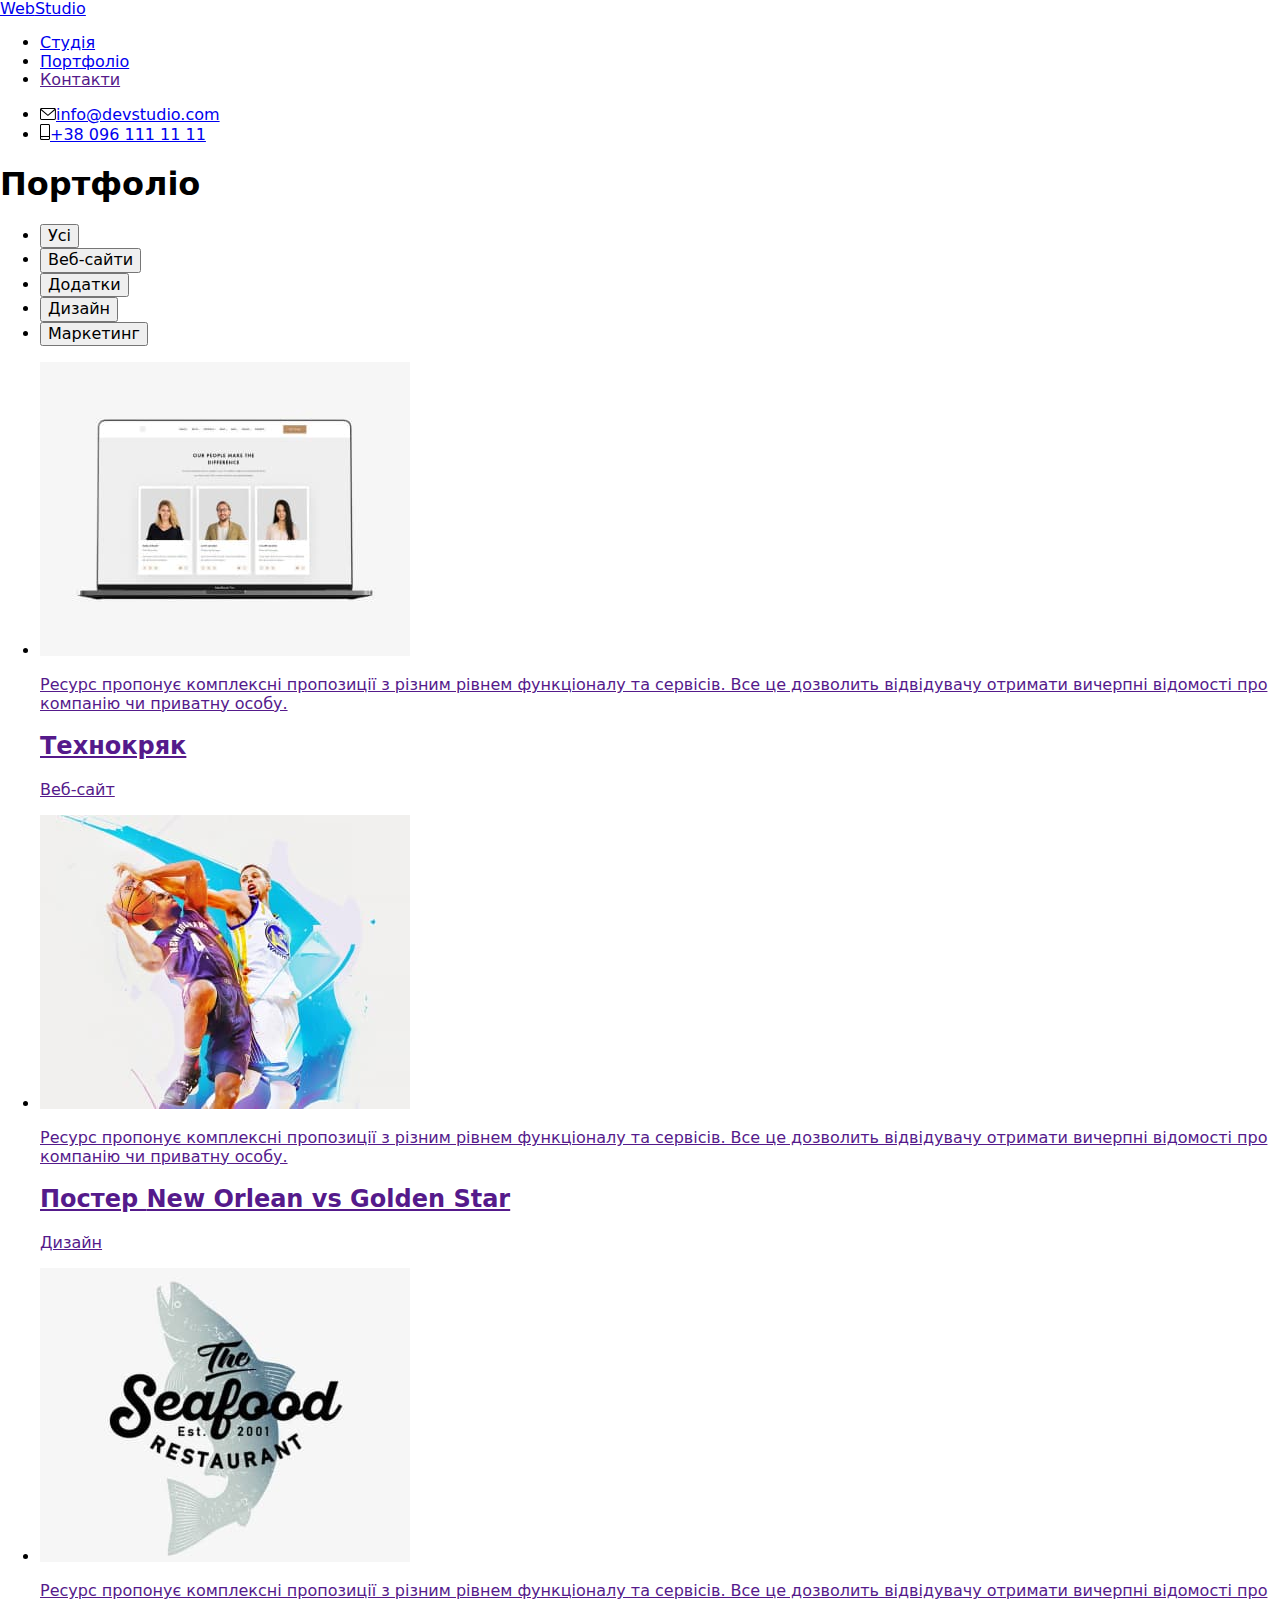
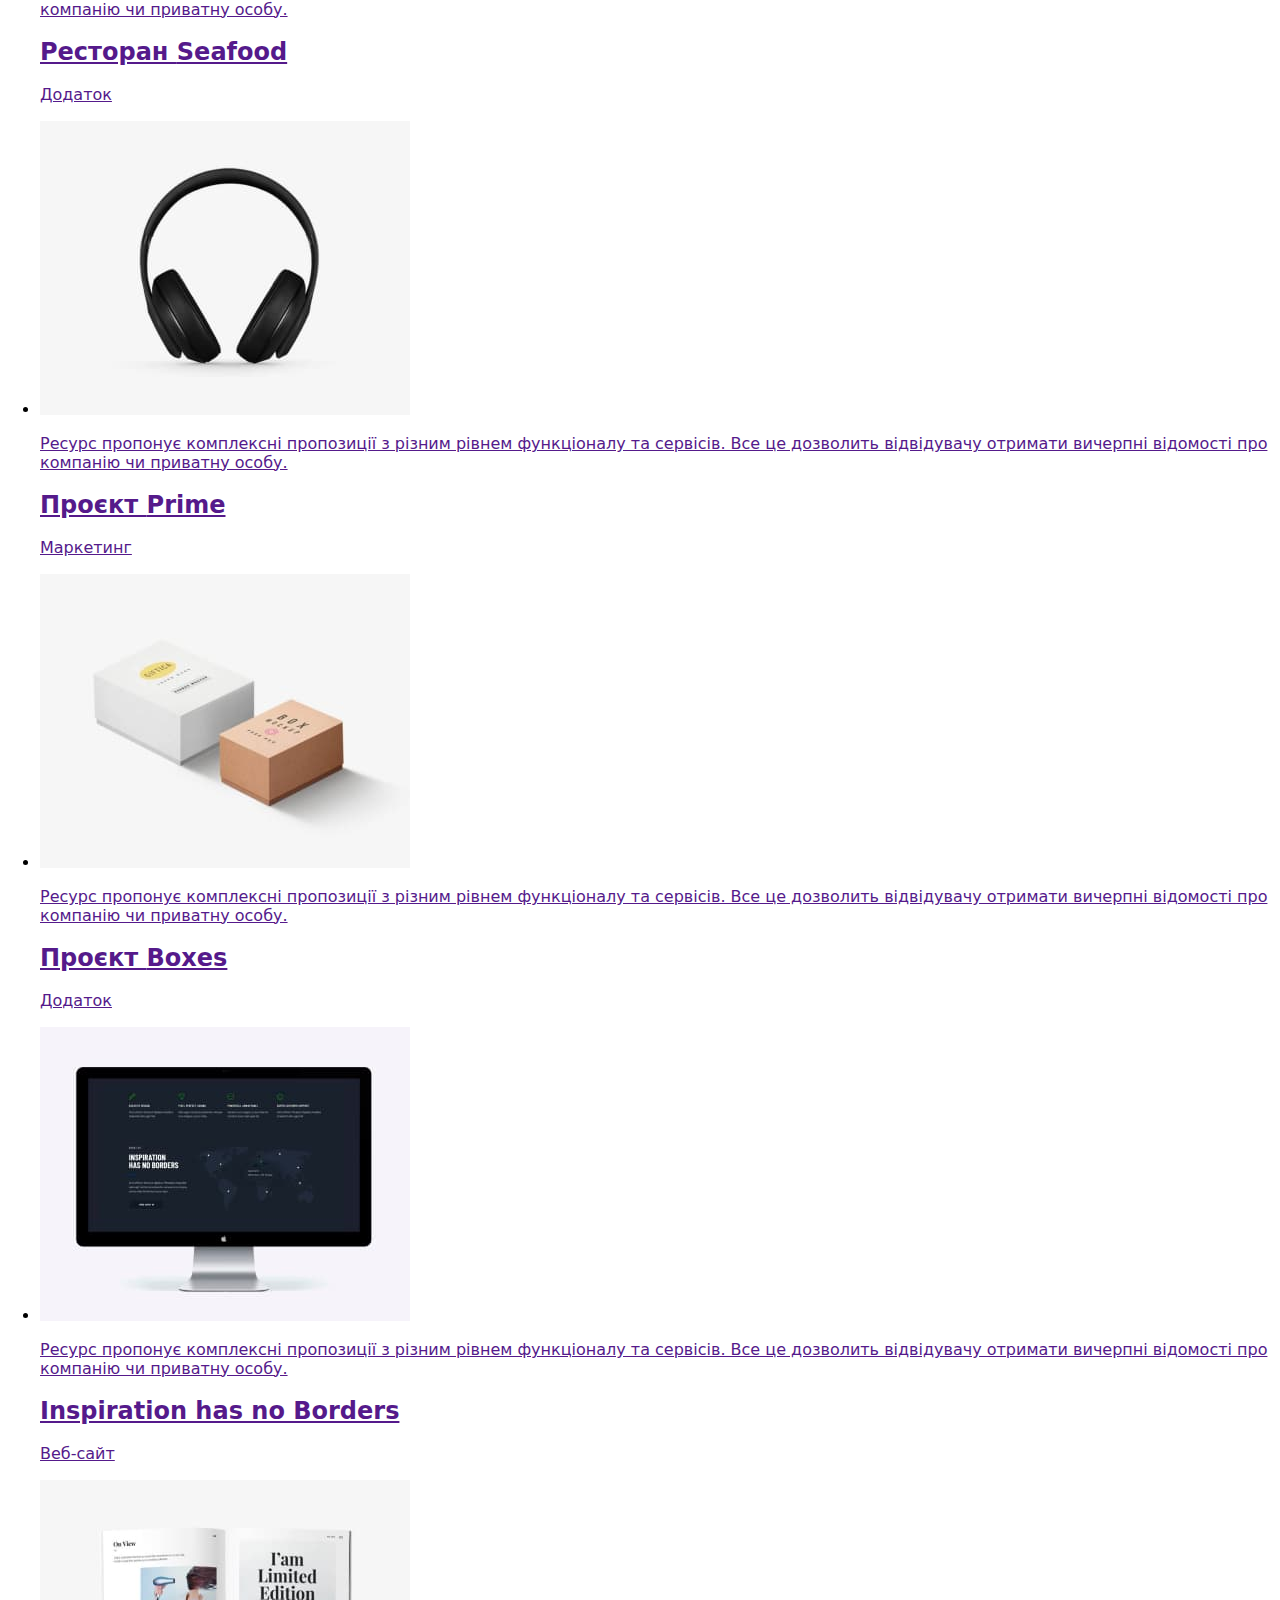
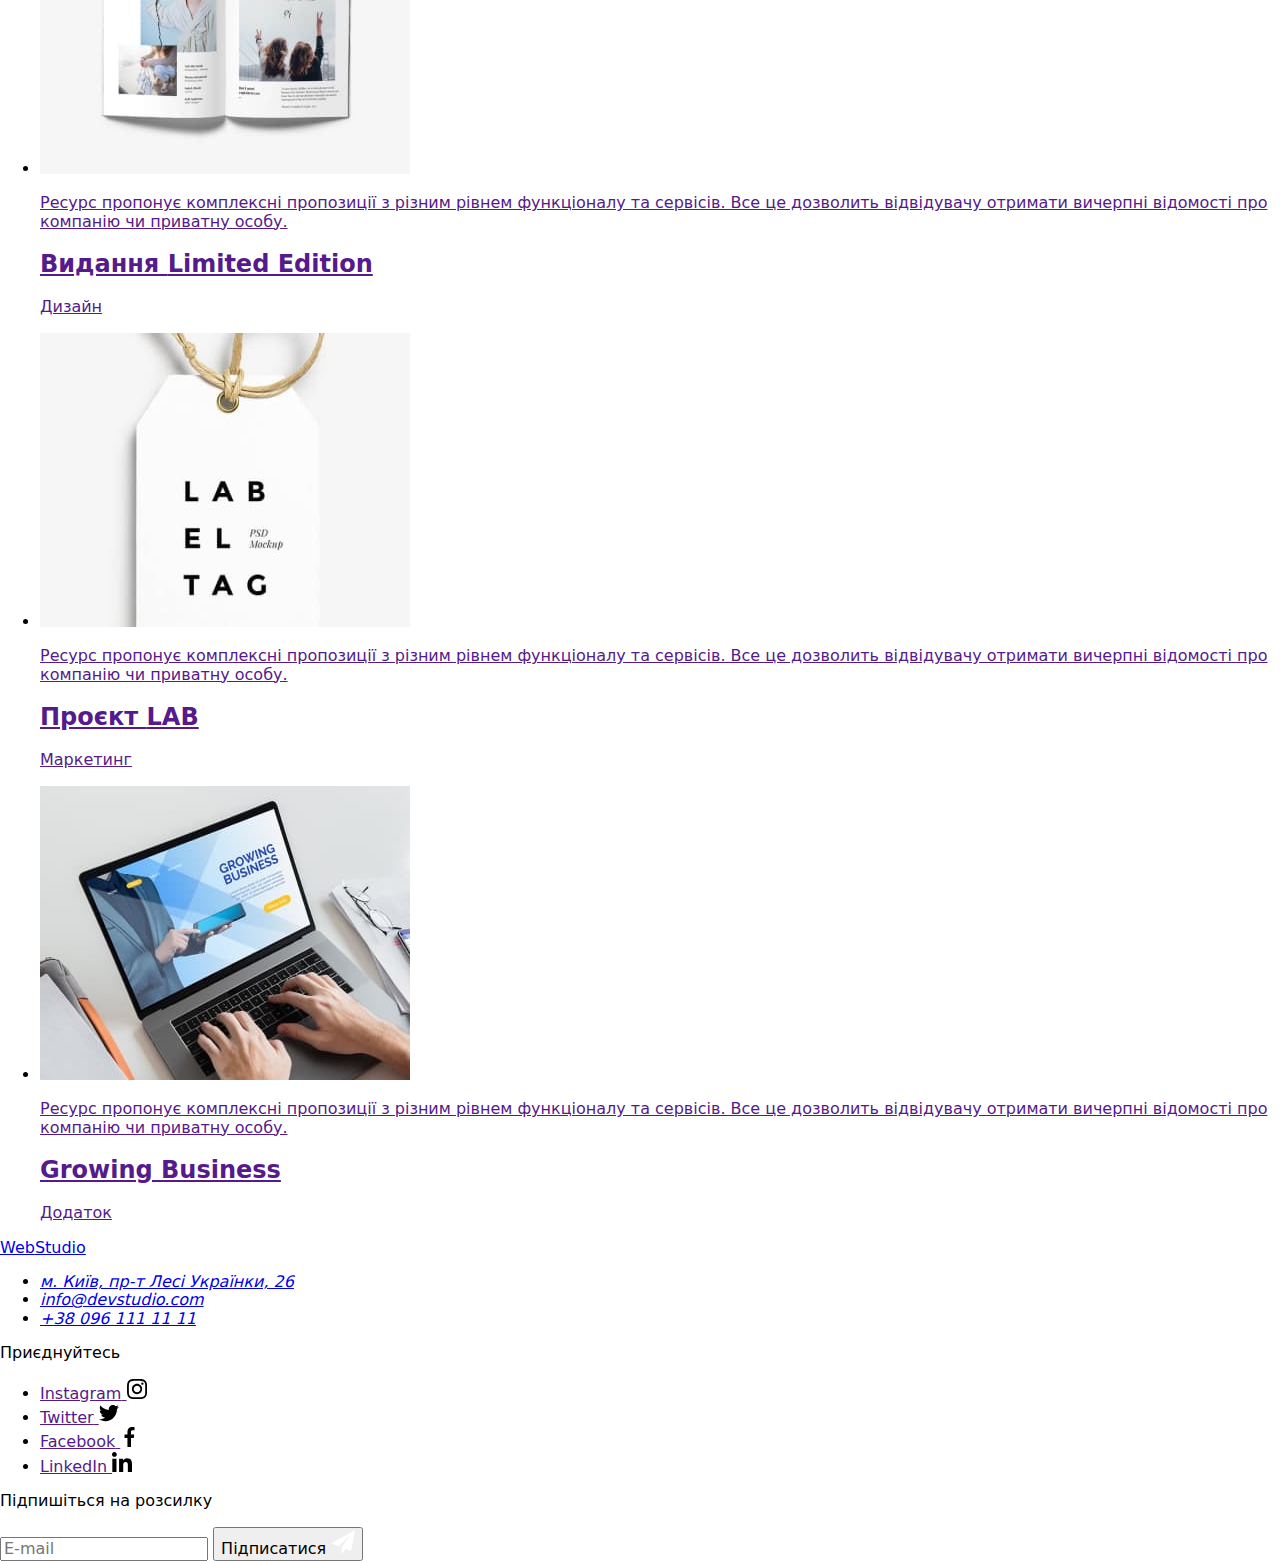
==== portfolio.html @ 431f772a "добавляет файлы с прошлой дз" ====
<!DOCTYPE html>
<html lang="uk">
  <head>
    <meta charset="UTF-8" />
    <meta http-equiv="X-UA-Compatible" content="IE=edge" />
    <meta name="viewport" content="width=device-width, initial-scale=1.0" />
    <title>Document</title>
    <link
      href="https://fonts.googleapis.com/css2?family=Raleway:wght@700&family=Roboto:wght@400;500;700;900&display=swap"
      rel="stylesheet"
    />
    <link
      rel="stylesheet"
      href="https://cdnjs.cloudflare.com/ajax/libs/modern-normalize/1.1.0/modern-normalize.min.css"
    />
    <link rel="stylesheet" href="./css/styles.css" />
  </head>
  <body>
    <!-- Хедер -->
    <header class="header">
      <div class="container flex-container">
        <nav class="navigation">
          <a href="./index.html" class="logo"><span class="accent">Web</span>Studio</a>
          <ul class="navigation-list list">
            <li class="navigation-link"><a href="./index.html" class="link">Студія</a></li>
            <li class="navigation-link"><a href="./portfolio.html" class="link current">Портфоліо</a></li>
            <li class="navigation-link"><a href="" class="link">Контакти</a></li>
          </ul>
        </nav>
        <ul class="contacts-list list">
          <li class="contacts-item">
            <a href="mailto:info@devstudio.com" class="link">
              <svg class="icon-mail" width="16" height="12">
                <use href="./images/icons.svg#icon-envelope"></use></svg>info@devstudio.com</a
            >
          </li>
          <li class="contacts-item">
            <a href="tel:+380961111111" class="link"
              ><svg class="icon-phone" width="10" height="16">
                <use href="./images/icons.svg#icon-smartphone"></use></svg>+38 096 111 11 11</a
            >
          </li>
        </ul>
      </div>
    </header>
    <!-- Основний контент сторінки -->
    <main>
      <section class="gallery section">
        <div class="container">
          <h1 class="gallery-title visually-hidden">Портфоліо</h1>
          <ul class="button-list list">
            <li class="button-item"><button type="button" class="button">Усі</button></li>
            <li class="button-item"><button type="button" class="button">Веб-сайти</button></li>
            <li class="button-item"><button type="button" class="button">Додатки</button></li>
            <li class="button-item"><button type="button" class="button">Дизайн</button></li>
            <li class="button-item"><button type="button" class="button">Маркетинг</button></li>
          </ul>
          <ul class="gallery-list list">
            <li class="gallery-card">
              <a class="link gallery-link" href="">
                <div class="card-body">
                    <div class="card-thumb">
                      <img
                        src="./images/portfolio-gallery-1.jpg"
                        alt="ноутбук на якому включений сайт"
                        width="370"
                        class="image"
                      />
                      <p class="card-overlay">
                        Ресурс пропонує комплексні пропозиції з різним рівнем функціоналу та сервісів. Все це дозволить відвідувачу отримати вичерпні відомості про компанію чи приватну особу.
                      </p>
                    </div>
                  <div class="card-footer">
                    <h2 class="gallery-subtitle">Технокряк</h2>
                    <p class="gallery-text">Веб-сайт</p>
                  </div>
                </div></a
              >
            </li>
            <li class="gallery-card">
              <a class="link gallery-link" href="">
                <div class="card-body">
                    <div class="card-thumb">
                      <img
                        src="./images/portfolio-gallery-2.jpg"
                        alt="два баскетболіста борються за м'яч"
                        width="370"
                        class="image"
                      />
                      <p class="card-overlay">
                        Ресурс пропонує комплексні пропозиції з різним рівнем функціоналу та сервісів. Все це дозволить відвідувачу отримати вичерпні відомості про компанію чи приватну особу.
                      </p>
                    </div>
                  <div class="card-footer">
                    <h2 class="gallery-subtitle">
                      Постер <span lang="en">New Orlean vs Golden Star</span>
                    </h2>
                    <p class="gallery-text">Дизайн</p>
                  </div>
                </div></a
              >
            </li>
            <li class="gallery-card">
              <a class="link gallery-link" href="">
                <div class="card-body">
                    <div class="card-thumb">
                      <img
                        src="./images/portfolio-gallery-3.jpg"
                        alt="риба з лого ресторану сі фуд"
                        width="370"
                        class="image"
                      />
                      <p class="card-overlay">
                        Ресурс пропонує комплексні пропозиції з різним рівнем функціоналу та сервісів. Все це дозволить відвідувачу отримати вичерпні відомості про компанію чи приватну особу.
                      </p>
                    </div>
                  <div class="card-footer">
                    <h2 class="gallery-subtitle">Ресторан <span lang="en">Seafood</span></h2>
                    <p class="gallery-text">Додаток</p>
                  </div>
                </div></a
              >
            </li>
            <li class="gallery-card">
              <a class="link gallery-link" href="">
                <div class="card-body">
                    <div class="card-thumb">
                      <img
                        src="./images/portfolio-gallery-4.jpg"
                        alt="чорні навушники"
                        width="370"
                        class="image"
                      />
                      <p class="card-overlay">
                        Ресурс пропонує комплексні пропозиції з різним рівнем функціоналу та сервісів. Все це дозволить відвідувачу отримати вичерпні відомості про компанію чи приватну особу.
                      </p>
                    </div>
                  <div class="card-footer">
                    <h2 class="gallery-subtitle">Проєкт <span lang="en">Prime</span></h2>
                    <p class="gallery-text">Маркетинг</p>
                  </div>
                </div></a
              >
            </li>
            <li class="gallery-card">
              <a class="link gallery-link" href="">
                <div class="card-body">
                    <div class="card-thumb">
                      <img
                        src="./images/portfolio-gallery-5.jpg"
                        alt="біла та коричнева коробки"
                        width="370"
                        class="image"
                      />
                      <p class="card-overlay">
                        Ресурс пропонує комплексні пропозиції з різним рівнем функціоналу та сервісів. Все це дозволить відвідувачу отримати вичерпні відомості про компанію чи приватну особу.
                      </p>
                    </div>
                  <div class="card-footer">
                    <h2 class="gallery-subtitle">Проєкт <span lang="en">Boxes</span></h2>
                    <p class="gallery-text">Додаток</p>
                  </div>
                </div></a
              >
            </li>
            <li class="gallery-card">
              <a class="link gallery-link" href="">
                <div class="card-body">
                  <div class="card-thumb">
                    <img
                      src="./images/portfolio-gallery-6.jpg"
                      alt="екран комп'ютера з включеним сайтом"
                      width="370"
                      class="image"
                    />
                    <p class="card-overlay">
                      Ресурс пропонує комплексні пропозиції з різним рівнем функціоналу та сервісів. Все це дозволить відвідувачу отримати вичерпні відомості про компанію чи приватну особу.
                    </p>
                  </div>
                  <div class="card-footer">
                    <h2 class="gallery-subtitle" lang="en">Inspiration has no Borders</h2>
                    <p class="gallery-text">Веб-сайт</p>
                  </div>
                </div></a
              >
            </li>
            <li class="gallery-card">
              <a class="link gallery-link" href="">
                <div class="card-body">
                  <div class="card-thumb">
                    <img
                      src="./images/portfolio-gallery-7.jpg"
                      alt="журнал с картинками та заголовком  лімітед едішн"
                      width="370"
                      class="image"
                    />
                    <p class="card-overlay">
                      Ресурс пропонує комплексні пропозиції з різним рівнем функціоналу та сервісів. Все це дозволить відвідувачу отримати вичерпні відомості про компанію чи приватну особу.
                    </p>
                  </div>
                  <div class="card-footer">
                    <h2 class="gallery-subtitle">Видання <span lang="en">Limited Edition</span></h2>
                    <p class="gallery-text">Дизайн</p>
                  </div>
                </div></a
              >
            </li>
            <li class="gallery-card">
              <a class="link gallery-link" href="">
                <div class="card-body">
                  <div class="card-thumb">
                    <img
                      src="./images/portfolio-gallery-8.jpg"
                      alt="біла етикетка з надписом лейбл тег"
                      width="370"
                      class="image"
                    />
                    <p class="card-overlay">
                      Ресурс пропонує комплексні пропозиції з різним рівнем функціоналу та сервісів. Все це дозволить відвідувачу отримати вичерпні відомості про компанію чи приватну особу.
                    </p>
                  </div>
                  <div class="card-footer">
                    <h2 class="gallery-subtitle">Проєкт <span lang="en">LAB</span></h2>
                    <p class="gallery-text">Маркетинг</p>
                  </div>
                </div></a
              >
            </li>
            <li class="gallery-card">
              <a class="link gallery-link" href="">
                <div class="card-body">
                  <div class="card-thumb">
                    <img
                      src="./images/portfolio-gallery-9.jpg"
                      alt="людина працює з додатком гроуін  бізнесс на ноутбуці"
                      width="370"
                      class="image"
                    />
                    <p class="card-overlay">
                      Ресурс пропонує комплексні пропозиції з різним рівнем функціоналу та сервісів. Все це дозволить відвідувачу отримати вичерпні відомості про компанію чи приватну особу.
                    </p>
                  </div>
                  <div class="card-footer">
                    <h2 class="gallery-subtitle" lang="en">Growing Business</h2>
                    <p class="gallery-text">Додаток</p>
                  </div>
                </div></a
              >
            </li>
          </ul>
        </div>
      </section>
    </main>
    <!-- футер -->
    <footer class="footer">
      <div class="container">
        <div class="logo-adress">
          <a href="./" class="logo"><span class="accent">Web</span>Studio</a>
          <address class="adress">
            <ul class="adress-list list">
              <li class="adress-item">
                <a
                  href="https://goo.gl/maps/CPtrU1FHBa2aNyZL9"
                  target="_blank"
                  rel="noopener noreferrer nofollow"
                  class="link"
                  >м. Київ, пр-т Лесі Українки, 26</a
                >
              </li>
              <li class="adress-item">
                <a href="mailto:info@devstudio.com" class="link contact">info@devstudio.com</a>
              </li>
              <li class="adress-item">
                <a href="tel:+380961111111" class="link contact">+38 096 111 11 11</a>
              </li>
            </ul>
          </address>
        </div>
        <div class="social-links">
          <p class="footer-title">Приєднуйтесь</p>
          <ul class="social-list list">
            <li class="social-media">
              <a href="" class="link footer-link" aria-label="Інстаграм">
                <span class="visually-hidden">Instagram</span>
                <svg class="icon" width="20" height="20">
                  <use href="./images/icons.svg#icon-instagram"></use>
                </svg>
              </a>
            </li>
            <li class="social-media">
              <a href="" class="link footer-link" aria-label="Твітер">
                <span class="visually-hidden">Twitter</span>
                <svg class="icon" width="20" height="20">
                  <use href="./images/icons.svg#icon-twitter"></use>
                </svg>
              </a>
            </li>
            <li class="social-media">
              <a href="" class="link footer-link" aria-label="Фейсбук">
                <span class="visually-hidden">Facebook</span>
                <svg class="icon" width="20" height="20">
                  <use href="./images/icons.svg#icon-facebook"></use>
                </svg>
              </a>
            </li>
            <li class="social-media">
              <a href="" class="link footer-link" aria-label="Лінкед-ін">
                <span class="visually-hidden">LinkedIn</span>
                <svg class="icon" width="20" height="20">
                  <use href="./images/icons.svg#icon-linkedin"></use>
                </svg>
              </a>
            </li>
          </ul>
        </div>
        <form name="send-out" autocomplete="off"></form>
          <div role="group" class="form-send-out" aria-labelledby="mailing-head">
            <p class="footer-title" id="mailing-head">Підпишіться на розсилку</p>
            <label class="send-out-label">
              <input class="send-out-input" type="email" name="email" placeholder="E-mail" />
              <button type="submit" class="button submit-button">
                Підписатися
                <svg class="icon send-out" width="24" height="24">
                  <use href="./images/icons.svg#icon-send"></use>
                </svg>
              </button>
            </label>
          </div>
        </form>
      </div>
    </footer>
  </body>
</html>
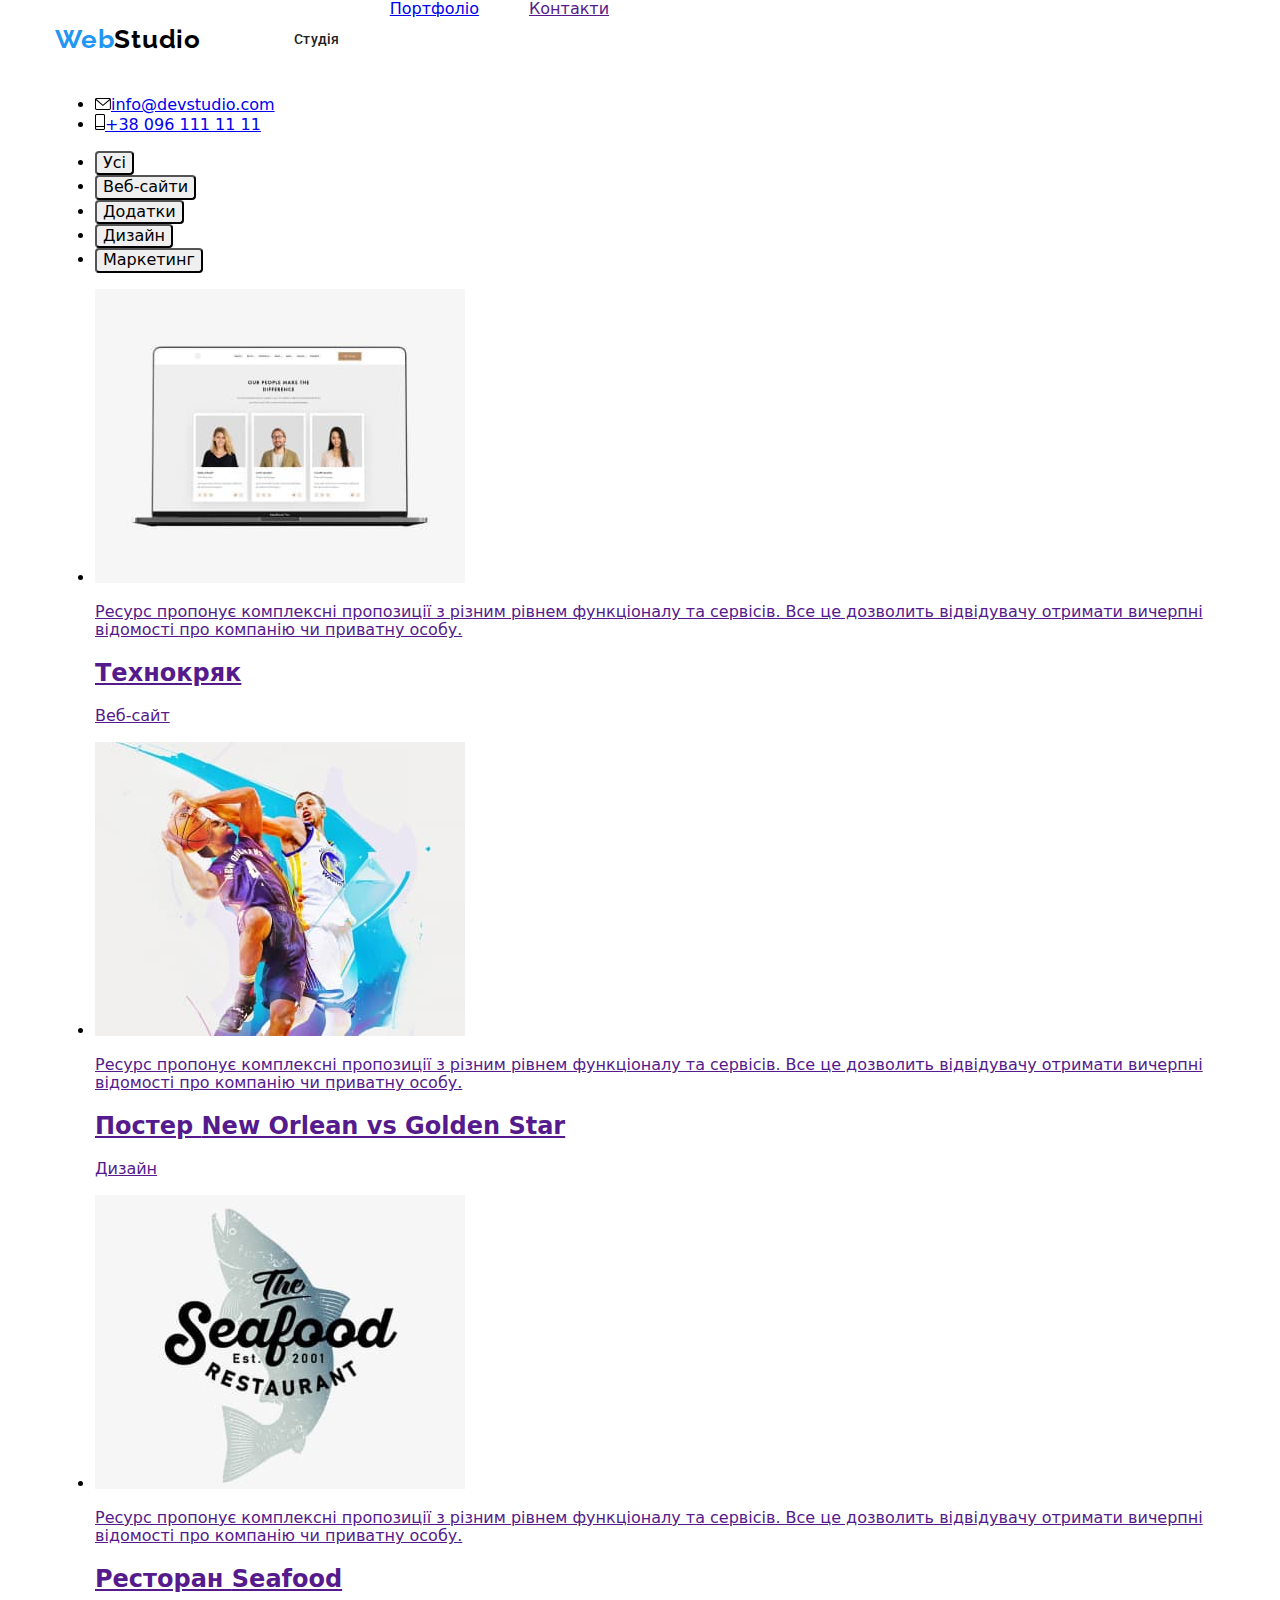
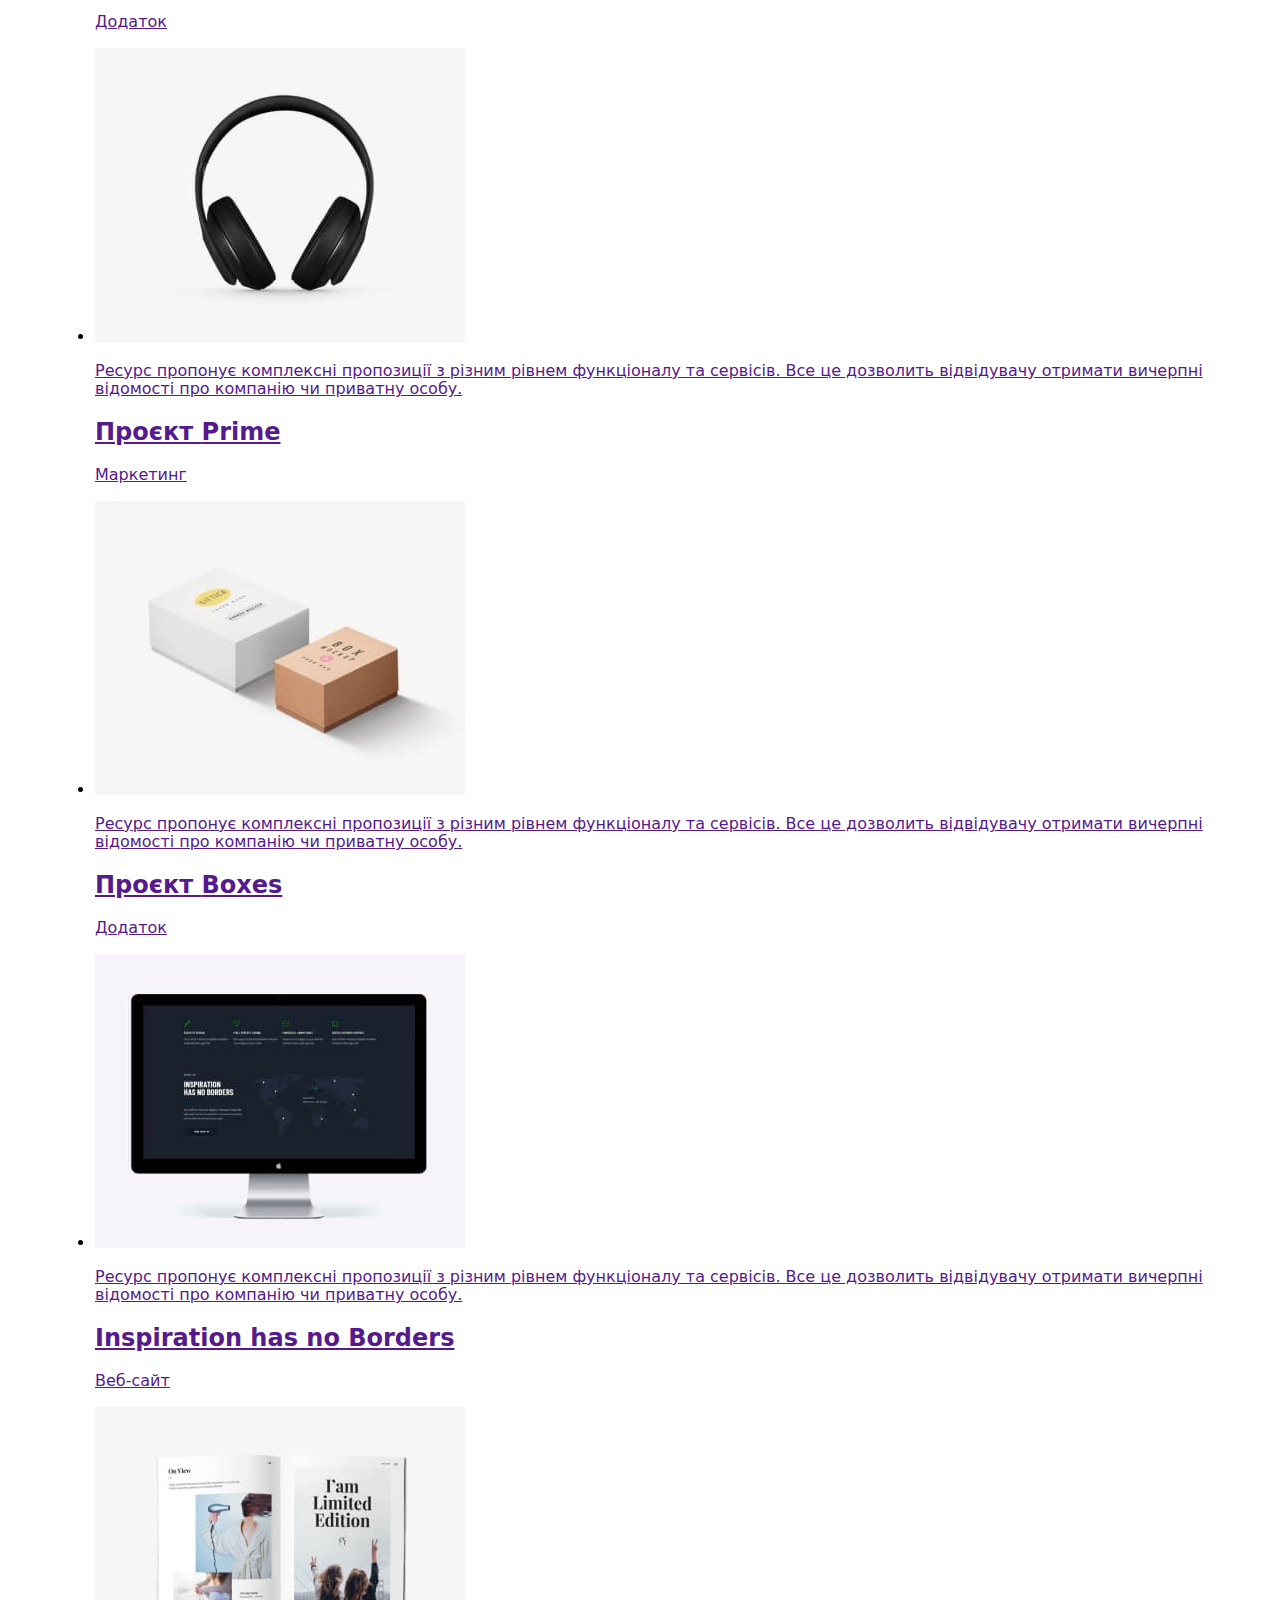
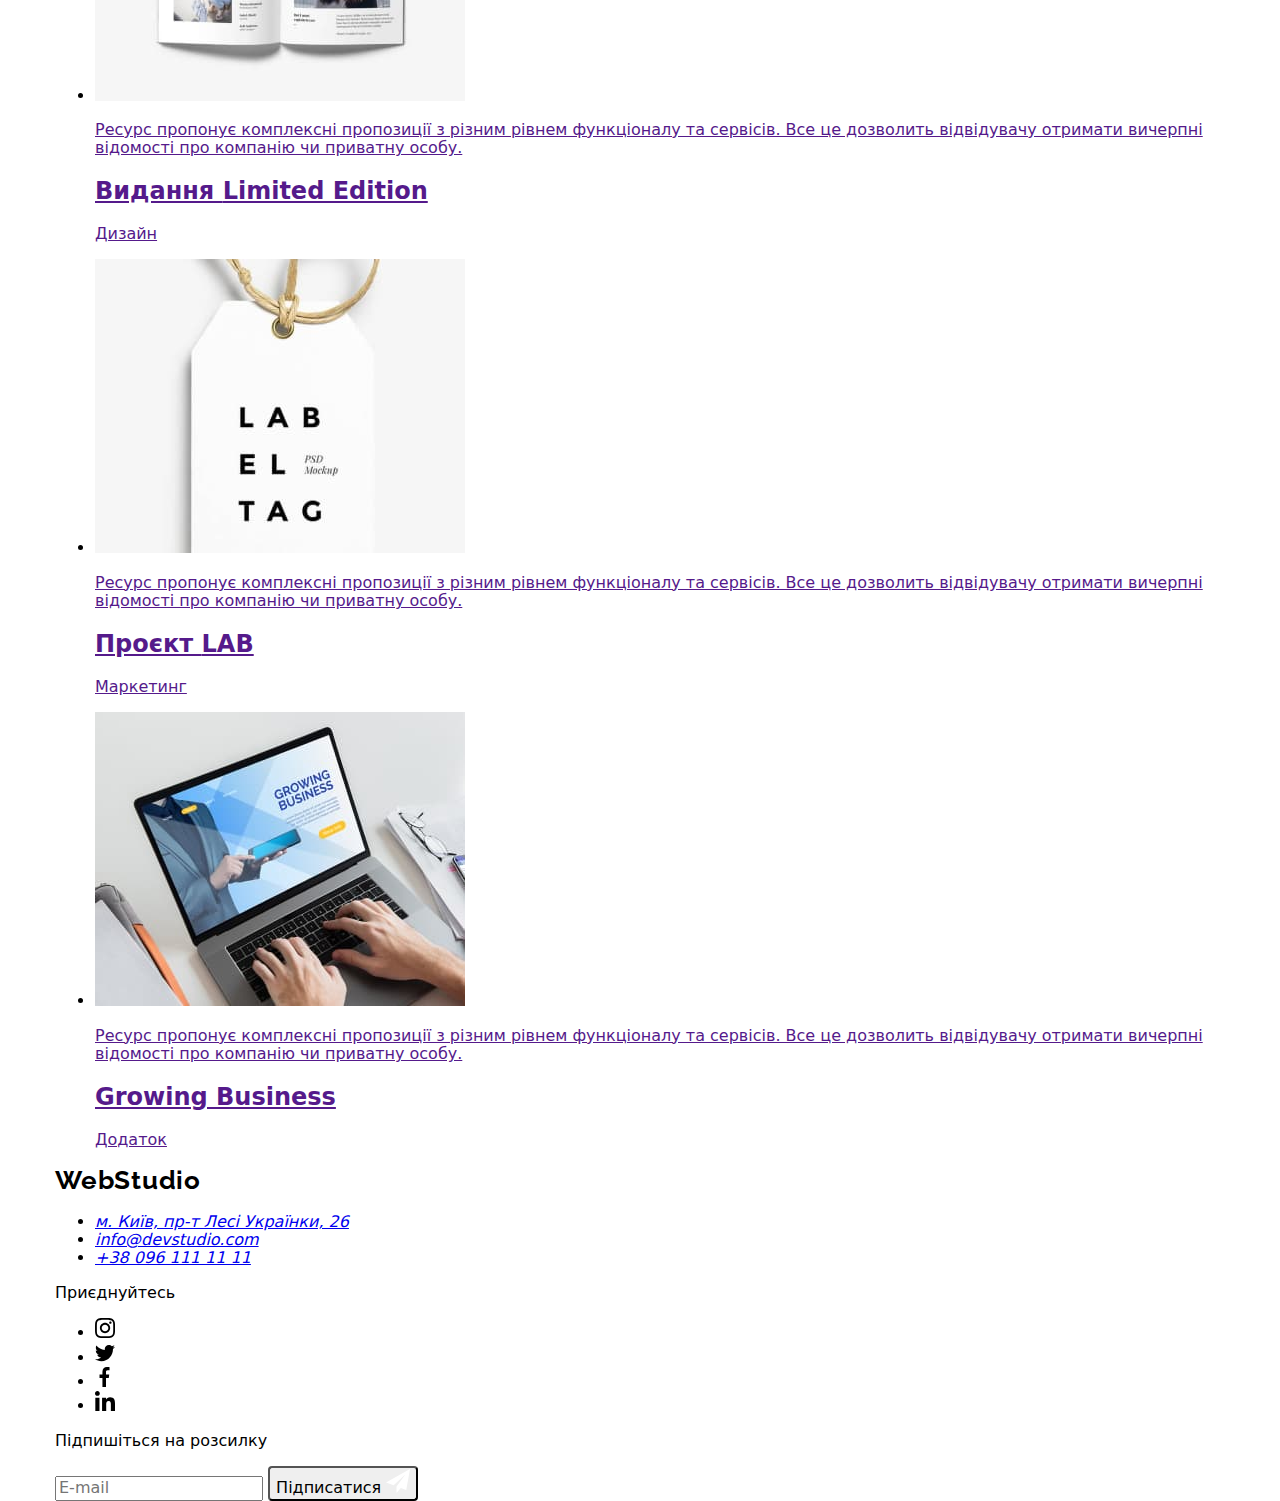
==== commit 3df8efd0: "добавляет оформление хедера" ====
--- a/portfolio.html
+++ b/portfolio.html
@@ -13,18 +13,18 @@
       rel="stylesheet"
       href="https://cdnjs.cloudflare.com/ajax/libs/modern-normalize/1.1.0/modern-normalize.min.css"
     />
-    <link rel="stylesheet" href="./css/styles.css" />
+    <link rel="stylesheet" href="./css/main.css" />
   </head>
   <body>
     <!-- Хедер -->
     <header class="header">
       <div class="container flex-container">
-        <nav class="navigation">
-          <a href="./index.html" class="logo"><span class="accent">Web</span>Studio</a>
-          <ul class="navigation-list list">
-            <li class="navigation-link"><a href="./index.html" class="link">Студія</a></li>
-            <li class="navigation-link"><a href="./portfolio.html" class="link current">Портфоліо</a></li>
-            <li class="navigation-link"><a href="" class="link">Контакти</a></li>
+        <nav class="site-navigation">
+          <a href="./index.html" class="logo"><span class="logo--accent">Web</span>Studio</a>
+          <ul class="site-navigation__list">
+            <li class="site-navigation__item"><a href="./index.html" class="site-navigation__link">Студія</a></li>
+            <li class="site-navigation__item"><a href="./portfolio.html" class="link current">Портфоліо</a></li>
+            <li class="site-navigation__item"><a href="" class="link">Контакти</a></li>
           </ul>
         </nav>
         <ul class="contacts-list list">
--- a/css/main.css
+++ b/css/main.css
@@ -0,0 +1,478 @@
+/*! modern-normalize v1.1.0 | MIT License | https://github.com/sindresorhus/modern-normalize */
+/*
+Document
+========
+*/
+/**
+Use a better box model (opinionated).
+*/
+*,
+::before,
+::after {
+  -webkit-box-sizing: border-box;
+          box-sizing: border-box;
+}
+
+/**
+Use a more readable tab size (opinionated).
+*/
+html {
+  -moz-tab-size: 4;
+  -o-tab-size: 4;
+     tab-size: 4;
+}
+
+/**
+1. Correct the line height in all browsers.
+2. Prevent adjustments of font size after orientation changes in iOS.
+*/
+html {
+  line-height: 1.15; /* 1 */
+  -webkit-text-size-adjust: 100%; /* 2 */
+}
+
+/*
+Sections
+========
+*/
+/**
+Remove the margin in all browsers.
+*/
+body {
+  margin: 0;
+}
+
+/**
+Improve consistency of default fonts in all browsers. (https://github.com/sindresorhus/modern-normalize/issues/3)
+*/
+body {
+  font-family: system-ui, -apple-system, "Segoe UI", Roboto, Helvetica, Arial, sans-serif, "Apple Color Emoji", "Segoe UI Emoji";
+}
+
+/*
+Grouping content
+================
+*/
+/**
+1. Add the correct height in Firefox.
+2. Correct the inheritance of border color in Firefox. (https://bugzilla.mozilla.org/show_bug.cgi?id=190655)
+*/
+hr {
+  height: 0; /* 1 */
+  color: inherit; /* 2 */
+}
+
+/*
+Text-level semantics
+====================
+*/
+/**
+Add the correct text decoration in Chrome, Edge, and Safari.
+*/
+abbr[title] {
+  -webkit-text-decoration: underline dotted;
+          text-decoration: underline dotted;
+}
+
+/**
+Add the correct font weight in Edge and Safari.
+*/
+b,
+strong {
+  font-weight: bolder;
+}
+
+/**
+1. Improve consistency of default fonts in all browsers. (https://github.com/sindresorhus/modern-normalize/issues/3)
+2. Correct the odd 'em' font sizing in all browsers.
+*/
+code,
+kbd,
+samp,
+pre {
+  font-family: ui-monospace, SFMono-Regular, Consolas, "Liberation Mono", Menlo, monospace; /* 1 */
+  font-size: 1em; /* 2 */
+}
+
+/**
+Add the correct font size in all browsers.
+*/
+small {
+  font-size: 80%;
+}
+
+/**
+Prevent 'sub' and 'sup' elements from affecting the line height in all browsers.
+*/
+sub,
+sup {
+  font-size: 75%;
+  line-height: 0;
+  position: relative;
+  vertical-align: baseline;
+}
+
+sub {
+  bottom: -0.25em;
+}
+
+sup {
+  top: -0.5em;
+}
+
+/*
+Tabular data
+============
+*/
+/**
+1. Remove text indentation from table contents in Chrome and Safari. (https://bugs.chromium.org/p/chromium/issues/detail?id=999088, https://bugs.webkit.org/show_bug.cgi?id=201297)
+2. Correct table border color inheritance in all Chrome and Safari. (https://bugs.chromium.org/p/chromium/issues/detail?id=935729, https://bugs.webkit.org/show_bug.cgi?id=195016)
+*/
+table {
+  text-indent: 0; /* 1 */
+  border-color: inherit; /* 2 */
+}
+
+/*
+Forms
+=====
+*/
+/**
+1. Change the font styles in all browsers.
+2. Remove the margin in Firefox and Safari.
+*/
+button,
+input,
+optgroup,
+select,
+textarea {
+  font-family: inherit; /* 1 */
+  font-size: 100%; /* 1 */
+  line-height: 1.15; /* 1 */
+  margin: 0; /* 2 */
+}
+
+/**
+Remove the inheritance of text transform in Edge and Firefox.
+1. Remove the inheritance of text transform in Firefox.
+*/
+button,
+select { /* 1 */
+  text-transform: none;
+}
+
+/**
+Correct the inability to style clickable types in iOS and Safari.
+*/
+button,
+[type=button],
+[type=reset],
+[type=submit] {
+  -webkit-appearance: button;
+}
+
+/**
+Remove the inner border and padding in Firefox.
+*/
+::-moz-focus-inner {
+  border-style: none;
+  padding: 0;
+}
+
+/**
+Restore the focus styles unset by the previous rule.
+*/
+:-moz-focusring {
+  outline: 1px dotted ButtonText;
+}
+
+/**
+Remove the additional ':invalid' styles in Firefox.
+See: https://github.com/mozilla/gecko-dev/blob/2f9eacd9d3d995c937b4251a5557d95d494c9be1/layout/style/res/forms.css#L728-L737
+*/
+:-moz-ui-invalid {
+  box-shadow: none;
+}
+
+/**
+Remove the padding so developers are not caught out when they zero out 'fieldset' elements in all browsers.
+*/
+legend {
+  padding: 0;
+}
+
+/**
+Add the correct vertical alignment in Chrome and Firefox.
+*/
+progress {
+  vertical-align: baseline;
+}
+
+/**
+Correct the cursor style of increment and decrement buttons in Safari.
+*/
+::-webkit-inner-spin-button,
+::-webkit-outer-spin-button {
+  height: auto;
+}
+
+/**
+1. Correct the odd appearance in Chrome and Safari.
+2. Correct the outline style in Safari.
+*/
+[type=search] {
+  -webkit-appearance: textfield; /* 1 */
+  outline-offset: -2px; /* 2 */
+}
+
+/**
+Remove the inner padding in Chrome and Safari on macOS.
+*/
+::-webkit-search-decoration {
+  -webkit-appearance: none;
+}
+
+/**
+1. Correct the inability to style clickable types in iOS and Safari.
+2. Change font properties to 'inherit' in Safari.
+*/
+::-webkit-file-upload-button {
+  -webkit-appearance: button; /* 1 */
+  font: inherit; /* 2 */
+}
+
+/*
+Interactive
+===========
+*/
+/*
+Add the correct display in Chrome and Safari.
+*/
+summary {
+  display: list-item;
+}
+
+.page-header-contacts__link, .site-navigation__link, .page-footer__logo, .logo {
+  text-decoration: none;
+}
+
+.page-header-contacts, .site-navigation__list {
+  list-style: none;
+  margin: 0;
+  padding: 0;
+}
+
+.form-send-out__button--primary {
+  display: -webkit-box;
+  display: -ms-flexbox;
+  display: flex;
+  -webkit-box-pack: center;
+      -ms-flex-pack: center;
+          justify-content: center;
+  -webkit-box-align: center;
+      -ms-flex-align: center;
+          align-items: center;
+}
+
+.visually-hidden {
+  position: absolute;
+  white-space: nowrap;
+  width: 1px;
+  height: 1px;
+  overflow: hidden;
+  border: 0;
+  padding: 0;
+  clip: rect(0 0 0 0);
+  -webkit-clip-path: inset(50%);
+          clip-path: inset(50%);
+  margin: -1px;
+}
+
+.container {
+  width: 1200px;
+  padding: 0 15px;
+  margin: 0 auto;
+}
+
+.button, .button-secondary, .button--primary, .form-send-out__button--primary {
+  border-radius: 4px;
+  text-align: center;
+}
+
+.button--primary, .form-send-out__button--primary {
+  display: inline-block;
+  padding: 10px 28px;
+  -webkit-box-shadow: 0px 4px 4px rgba(0, 0, 0, 0.15);
+          box-shadow: 0px 4px 4px rgba(0, 0, 0, 0.15);
+  font-family: "Roboto", sans-serif;
+  font-style: normal;
+  font-weight: 700;
+  font-size: 16px;
+  line-height: 1.88;
+  letter-spacing: 0.06em;
+  color: #ffffff;
+  -webkit-transition: background-color 250ms cubic-bezier(0.4, 0, 0.2, 1);
+  transition: background-color 250ms cubic-bezier(0.4, 0, 0.2, 1);
+}
+.button--primary:hover, .form-send-out__button--primary:hover, .button--primary:focus, .form-send-out__button--primary:focus {
+  background-color: #188CE8;
+}
+
+.button-secondary {
+  font-family: "Roboto", sans-serif;
+  font-style: normal;
+  font-weight: 500;
+  font-size: 15;
+  line-height: 1.62;
+  letter-spacing: 0.03em;
+  color: #212121;
+  background-color: #F5F4FA;
+  -webkit-transition: color 250ms cubic-bezier(0.4, 0, 0.2, 1);
+  transition: color 250ms cubic-bezier(0.4, 0, 0.2, 1);
+  -webkit-transition: background-color 250ms cubic-bezier(0.4, 0, 0.2, 1);
+  transition: background-color 250ms cubic-bezier(0.4, 0, 0.2, 1);
+  -webkit-transition: -webkit-box-shadow 250ms cubic-bezier(0.4, 0, 0.2, 1);
+  transition: -webkit-box-shadow 250ms cubic-bezier(0.4, 0, 0.2, 1);
+  transition: box-shadow 250ms cubic-bezier(0.4, 0, 0.2, 1);
+  transition: box-shadow 250ms cubic-bezier(0.4, 0, 0.2, 1), -webkit-box-shadow 250ms cubic-bezier(0.4, 0, 0.2, 1);
+}
+.button-secondary:hover, .button-secondary:focus {
+  background-color: #2196F3;
+  -webkit-box-shadow: 0px 3px 1px rgba(0, 0, 0, 0.1), 0px 1px 2px rgba(0, 0, 0, 0.08), 0px 2px 2px rgba(0, 0, 0, 0.12);
+          box-shadow: 0px 3px 1px rgba(0, 0, 0, 0.1), 0px 1px 2px rgba(0, 0, 0, 0.08), 0px 2px 2px rgba(0, 0, 0, 0.12);
+}
+
+.page-header {
+  border-bottom: 1px solid #ECECEC;
+}
+
+.page-header__container {
+  display: -webkit-box;
+  display: -ms-flexbox;
+  display: flex;
+  -webkit-box-align: center;
+      -ms-flex-align: center;
+          align-items: center;
+  -webkit-box-pack: justify;
+      -ms-flex-pack: justify;
+          justify-content: space-between;
+}
+
+.logo {
+  font-family: "Raleway", sans-serif;
+  font-style: normal;
+  font-weight: 700;
+  font-size: 26px;
+  line-height: 1.2;
+  letter-spacing: 0.03em;
+  color: #000000;
+}
+
+.logo--accent {
+  color: #2196F3;
+}
+
+.page-footer__logo {
+  font-family: "Raleway", sans-serif;
+  font-style: normal;
+  font-weight: 700;
+  font-size: 26px;
+  line-height: 1.2;
+  letter-spacing: 0.03em;
+  color: #ffffff;
+}
+
+.site-navigation {
+  display: -webkit-box;
+  display: -ms-flexbox;
+  display: flex;
+  -webkit-box-align: center;
+      -ms-flex-align: center;
+          align-items: center;
+}
+
+.site-navigation__list {
+  display: -webkit-box;
+  display: -ms-flexbox;
+  display: flex;
+  margin-left: 93px;
+}
+
+.site-navigation__item:not(:first-child) {
+  margin-left: 50px;
+}
+
+.site-navigation__item {
+  position: relative;
+}
+
+.site-navigation__link {
+  font-family: "Roboto", sans-serif;
+  font-style: normal;
+  font-weight: 500;
+  font-size: 14px;
+  line-height: 1.14;
+  letter-spacing: 0.02em;
+  color: #212121;
+  display: inline-block;
+  padding: 32px 0;
+  -webkit-transition: color 250ms cubic-bezier(0.4, 0, 0.2, 1);
+  transition: color 250ms cubic-bezier(0.4, 0, 0.2, 1);
+}
+.site-navigation__link:hover, .site-navigation__link:focus {
+  color: #2196F3;
+}
+
+.site-navigation__link--current {
+  color: #2196F3;
+}
+.site-navigation__link--current::after {
+  position: absolute;
+  bottom: 0;
+  left: 0;
+  border-radius: 2px;
+  content: "";
+  display: block;
+  width: 100%;
+  height: 4px;
+  background-color: #2196F3;
+}
+
+.page-header-contacts {
+  display: -webkit-box;
+  display: -ms-flexbox;
+  display: flex;
+}
+
+.page-header-contacts__item:not(:first-child) {
+  margin-left: 30px;
+}
+
+.page-header-contacts__link {
+  font-family: "Roboto", sans-serif;
+  font-style: normal;
+  font-weight: 500;
+  font-size: 14px;
+  line-height: 1.14;
+  letter-spacing: 0.02em;
+  color: #757575;
+  padding: 32px 0;
+  -webkit-transition: color 250ms cubic-bezier(0.4, 0, 0.2, 1);
+  transition: color 250ms cubic-bezier(0.4, 0, 0.2, 1);
+}
+.page-header-contacts__link:hover, .page-header-contacts__link:focus {
+  color: #2196F3;
+}
+
+.page-header-contacts__icon-phone, .page-header-contacts__icon-mail {
+  fill: currentColor;
+  margin-right: 10px;
+}
+
+.page-header-contacts__icon-mail {
+  vertical-align: middle;
+}
+
+.page-header-contacts__icon-phone {
+  vertical-align: bottom;
+}/*# sourceMappingURL=main.css.map */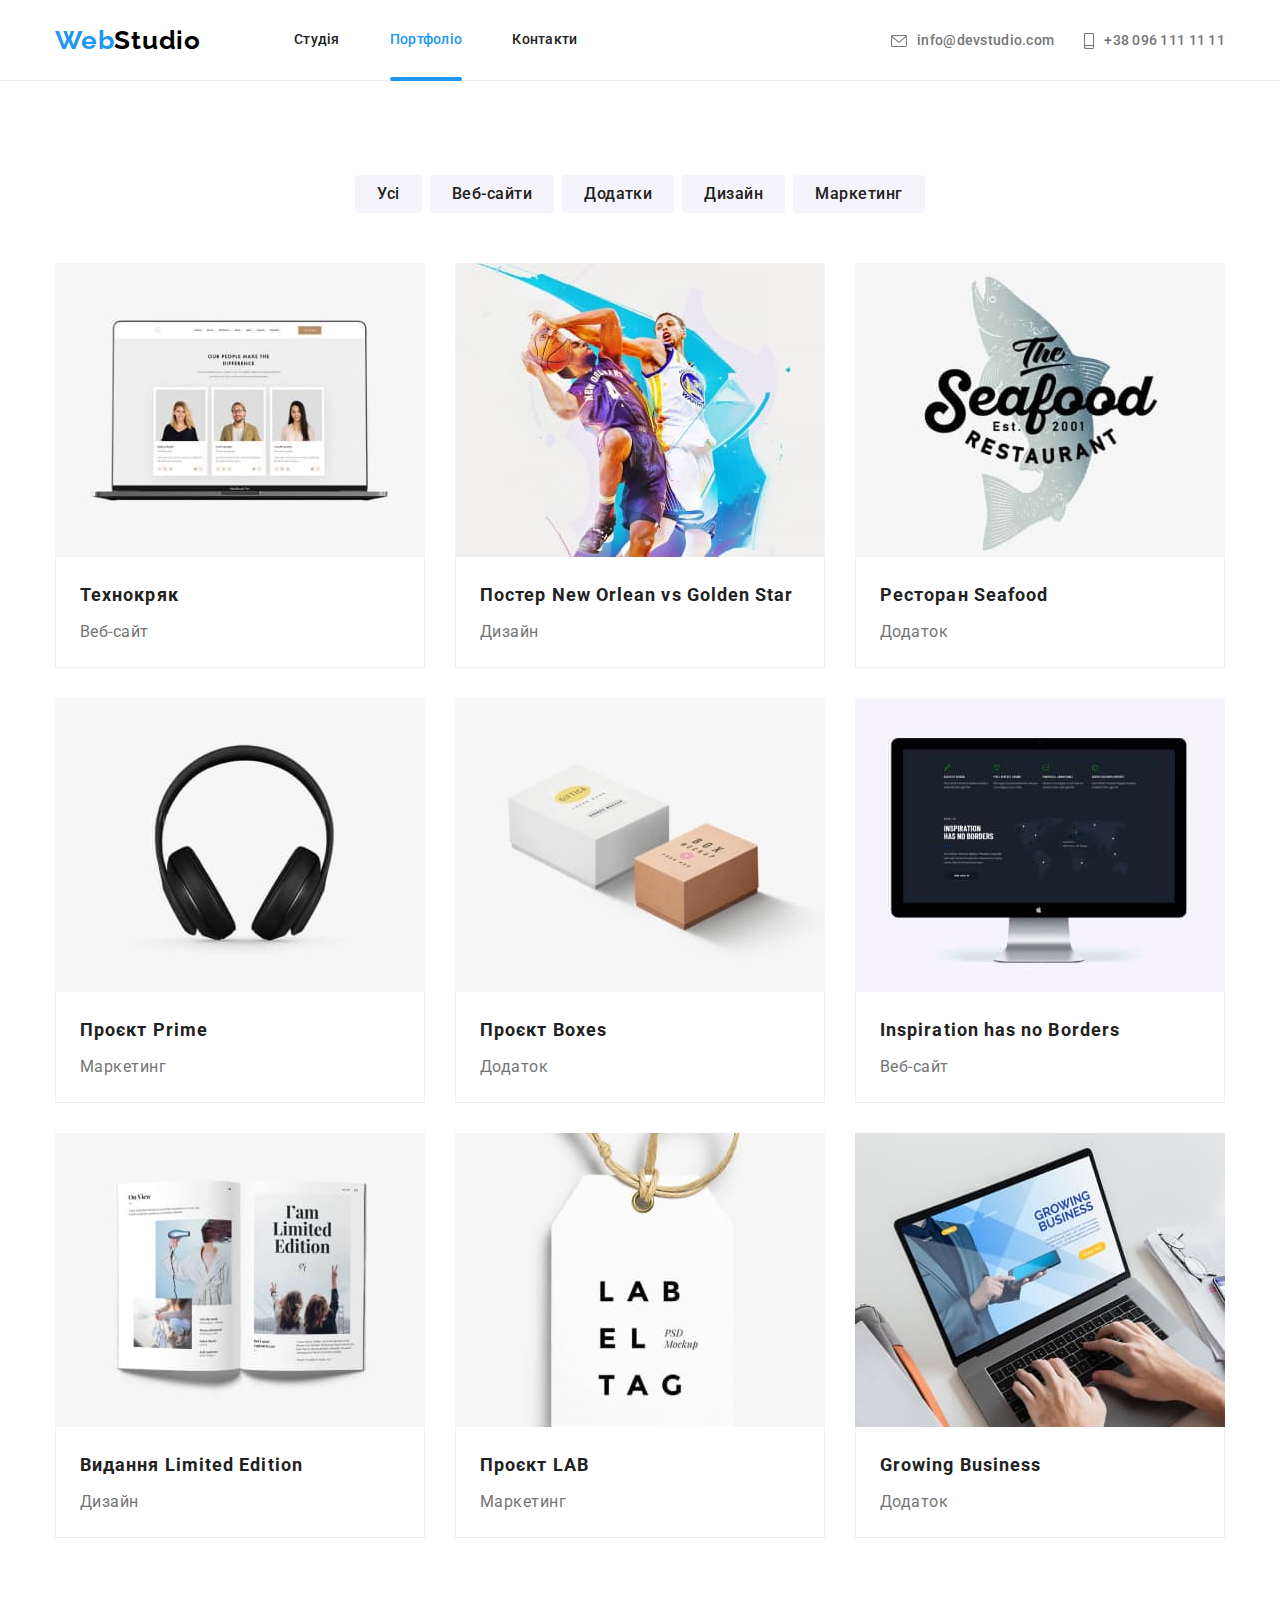
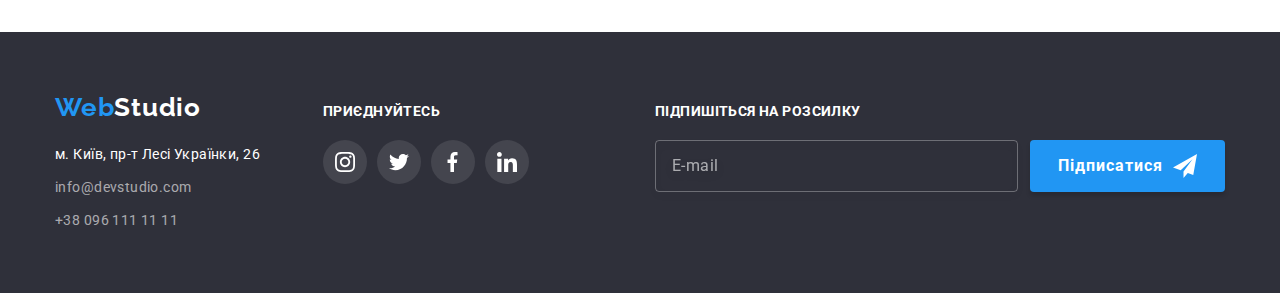
==== commit de9941c7: "добавляет оформление страницы портфолио" ====
--- a/portfolio.html
+++ b/portfolio.html
@@ -17,26 +17,26 @@
   </head>
   <body>
     <!-- Хедер -->
-    <header class="header">
-      <div class="container flex-container">
+    <header class="page-header">
+      <div class="container page-header__container">
         <nav class="site-navigation">
           <a href="./index.html" class="logo"><span class="logo--accent">Web</span>Studio</a>
           <ul class="site-navigation__list">
             <li class="site-navigation__item"><a href="./index.html" class="site-navigation__link">Студія</a></li>
-            <li class="site-navigation__item"><a href="./portfolio.html" class="link current">Портфоліо</a></li>
-            <li class="site-navigation__item"><a href="" class="link">Контакти</a></li>
+            <li class="site-navigation__item"><a href="./portfolio.html" class="site-navigation__link site-navigation__link--current">Портфоліо</a></li>
+            <li class="site-navigation__item"><a href="" class="site-navigation__link">Контакти</a></li>
           </ul>
         </nav>
-        <ul class="contacts-list list">
-          <li class="contacts-item">
-            <a href="mailto:info@devstudio.com" class="link">
-              <svg class="icon-mail" width="16" height="12">
+        <ul class="page-header-contacts">
+          <li class="page-header-contacts__item">
+            <a href="mailto:info@devstudio.com" class="page-header-contacts__link">
+              <svg class="page-header-contacts__icon-mail" width="16" height="12">
                 <use href="./images/icons.svg#icon-envelope"></use></svg>info@devstudio.com</a
             >
           </li>
-          <li class="contacts-item">
-            <a href="tel:+380961111111" class="link"
-              ><svg class="icon-phone" width="10" height="16">
+          <li class="page-header-contacts__item">
+            <a href="tel:+380961111111" class="page-header-contacts__link"
+              ><svg class="page-header-contacts__icon-phone" width="10" height="16">
                 <use href="./images/icons.svg#icon-smartphone"></use></svg>+38 096 111 11 11</a
             >
           </li>
@@ -45,204 +45,204 @@
     </header>
     <!-- Основний контент сторінки -->
     <main>
-      <section class="gallery section">
+      <section class="section portfolio">
         <div class="container">
-          <h1 class="gallery-title visually-hidden">Портфоліо</h1>
-          <ul class="button-list list">
-            <li class="button-item"><button type="button" class="button">Усі</button></li>
-            <li class="button-item"><button type="button" class="button">Веб-сайти</button></li>
-            <li class="button-item"><button type="button" class="button">Додатки</button></li>
-            <li class="button-item"><button type="button" class="button">Дизайн</button></li>
-            <li class="button-item"><button type="button" class="button">Маркетинг</button></li>
+          <h1 class="portfolio__title visually-hidden">Портфоліо</h1>
+          <ul class="buttons-list">
+            <li class="buttons-list__item"><button type="button" class="button button--secondary">Усі</button></li>
+            <li class="buttons-list__item"><button type="button" class="button button--secondary">Веб-сайти</button></li>
+            <li class="buttons-list__item"><button type="button" class="button button--secondary">Додатки</button></li>
+            <li class="buttons-list__item"><button type="button" class="button button--secondary">Дизайн</button></li>
+            <li class="buttons-list__item"><button type="button" class="button button--secondary">Маркетинг</button></li>
           </ul>
-          <ul class="gallery-list list">
-            <li class="gallery-card">
-              <a class="link gallery-link" href="">
-                <div class="card-body">
-                    <div class="card-thumb">
+          <ul class="gallery">
+            <li class="gallery-card">
+              <a class="gallery-card__link" href="">
+                <div class="gallery-card__body">
+                    <div class="gallery-card__thumb">
                       <img
                         src="./images/portfolio-gallery-1.jpg"
                         alt="ноутбук на якому включений сайт"
                         width="370"
                         class="image"
                       />
-                      <p class="card-overlay">
-                        Ресурс пропонує комплексні пропозиції з різним рівнем функціоналу та сервісів. Все це дозволить відвідувачу отримати вичерпні відомості про компанію чи приватну особу.
-                      </p>
-                    </div>
-                  <div class="card-footer">
-                    <h2 class="gallery-subtitle">Технокряк</h2>
-                    <p class="gallery-text">Веб-сайт</p>
-                  </div>
-                </div></a
-              >
-            </li>
-            <li class="gallery-card">
-              <a class="link gallery-link" href="">
-                <div class="card-body">
-                    <div class="card-thumb">
+                      <p class="gallery-card__overlay">
+                        Ресурс пропонує комплексні пропозиції з різним рівнем функціоналу та сервісів. Все це дозволить відвідувачу отримати вичерпні відомості про компанію чи приватну особу.
+                      </p>
+                    </div>
+                  <div class="gallery-card__footer">
+                    <h2 class="gallery-card__title">Технокряк</h2>
+                    <p class="gallery-card__text">Веб-сайт</p>
+                  </div>
+                </div></a
+              >
+            </li>
+            <li class="gallery-card">
+              <a class="gallery-card__link" href="">
+                <div class="gallery-card__body">
+                    <div class="gallery-card__thumb">
                       <img
                         src="./images/portfolio-gallery-2.jpg"
                         alt="два баскетболіста борються за м'яч"
                         width="370"
                         class="image"
                       />
-                      <p class="card-overlay">
-                        Ресурс пропонує комплексні пропозиції з різним рівнем функціоналу та сервісів. Все це дозволить відвідувачу отримати вичерпні відомості про компанію чи приватну особу.
-                      </p>
-                    </div>
-                  <div class="card-footer">
-                    <h2 class="gallery-subtitle">
+                      <p class="gallery-card__overlay">
+                        Ресурс пропонує комплексні пропозиції з різним рівнем функціоналу та сервісів. Все це дозволить відвідувачу отримати вичерпні відомості про компанію чи приватну особу.
+                      </p>
+                    </div>
+                  <div class="gallery-card__footer">
+                    <h2 class="gallery-card__title">
                       Постер <span lang="en">New Orlean vs Golden Star</span>
                     </h2>
-                    <p class="gallery-text">Дизайн</p>
-                  </div>
-                </div></a
-              >
-            </li>
-            <li class="gallery-card">
-              <a class="link gallery-link" href="">
-                <div class="card-body">
-                    <div class="card-thumb">
+                    <p class="gallery-card__text">Дизайн</p>
+                  </div>
+                </div></a
+              >
+            </li>
+            <li class="gallery-card">
+              <a class="gallery-card__link" href="">
+                <div class="gallery-card__body">
+                    <div class="gallery-card__thumb">
                       <img
                         src="./images/portfolio-gallery-3.jpg"
                         alt="риба з лого ресторану сі фуд"
                         width="370"
                         class="image"
                       />
-                      <p class="card-overlay">
-                        Ресурс пропонує комплексні пропозиції з різним рівнем функціоналу та сервісів. Все це дозволить відвідувачу отримати вичерпні відомості про компанію чи приватну особу.
-                      </p>
-                    </div>
-                  <div class="card-footer">
-                    <h2 class="gallery-subtitle">Ресторан <span lang="en">Seafood</span></h2>
-                    <p class="gallery-text">Додаток</p>
-                  </div>
-                </div></a
-              >
-            </li>
-            <li class="gallery-card">
-              <a class="link gallery-link" href="">
-                <div class="card-body">
-                    <div class="card-thumb">
+                      <p class="gallery-card__overlay">
+                        Ресурс пропонує комплексні пропозиції з різним рівнем функціоналу та сервісів. Все це дозволить відвідувачу отримати вичерпні відомості про компанію чи приватну особу.
+                      </p>
+                    </div>
+                  <div class="gallery-card__footer">
+                    <h2 class="gallery-card__title">Ресторан <span lang="en">Seafood</span></h2>
+                    <p class="gallery-card__text">Додаток</p>
+                  </div>
+                </div></a
+              >
+            </li>
+            <li class="gallery-card">
+              <a class="gallery-card__link" href="">
+                <div class="gallery-card__body">
+                    <div class="gallery-card__thumb">
                       <img
                         src="./images/portfolio-gallery-4.jpg"
                         alt="чорні навушники"
                         width="370"
                         class="image"
                       />
-                      <p class="card-overlay">
-                        Ресурс пропонує комплексні пропозиції з різним рівнем функціоналу та сервісів. Все це дозволить відвідувачу отримати вичерпні відомості про компанію чи приватну особу.
-                      </p>
-                    </div>
-                  <div class="card-footer">
-                    <h2 class="gallery-subtitle">Проєкт <span lang="en">Prime</span></h2>
-                    <p class="gallery-text">Маркетинг</p>
-                  </div>
-                </div></a
-              >
-            </li>
-            <li class="gallery-card">
-              <a class="link gallery-link" href="">
-                <div class="card-body">
-                    <div class="card-thumb">
+                      <p class="gallery-card__overlay">
+                        Ресурс пропонує комплексні пропозиції з різним рівнем функціоналу та сервісів. Все це дозволить відвідувачу отримати вичерпні відомості про компанію чи приватну особу.
+                      </p>
+                    </div>
+                  <div class="gallery-card__footer">
+                    <h2 class="gallery-card__title">Проєкт <span lang="en">Prime</span></h2>
+                    <p class="gallery-card__text">Маркетинг</p>
+                  </div>
+                </div></a
+              >
+            </li>
+            <li class="gallery-card">
+              <a class="gallery-card__link" href="">
+                <div class="gallery-card__body">
+                    <div class="gallery-card__thumb">
                       <img
                         src="./images/portfolio-gallery-5.jpg"
                         alt="біла та коричнева коробки"
                         width="370"
                         class="image"
                       />
-                      <p class="card-overlay">
-                        Ресурс пропонує комплексні пропозиції з різним рівнем функціоналу та сервісів. Все це дозволить відвідувачу отримати вичерпні відомості про компанію чи приватну особу.
-                      </p>
-                    </div>
-                  <div class="card-footer">
-                    <h2 class="gallery-subtitle">Проєкт <span lang="en">Boxes</span></h2>
-                    <p class="gallery-text">Додаток</p>
-                  </div>
-                </div></a
-              >
-            </li>
-            <li class="gallery-card">
-              <a class="link gallery-link" href="">
-                <div class="card-body">
-                  <div class="card-thumb">
+                      <p class="gallery-card__overlay">
+                        Ресурс пропонує комплексні пропозиції з різним рівнем функціоналу та сервісів. Все це дозволить відвідувачу отримати вичерпні відомості про компанію чи приватну особу.
+                      </p>
+                    </div>
+                  <div class="gallery-card__footer">
+                    <h2 class="gallery-card__title">Проєкт <span lang="en">Boxes</span></h2>
+                    <p class="gallery-card__text">Додаток</p>
+                  </div>
+                </div></a
+              >
+            </li>
+            <li class="gallery-card">
+              <a class="gallery-card__link" href="">
+                <div class="gallery-card__body">
+                  <div class="gallery-card__thumb">
                     <img
                       src="./images/portfolio-gallery-6.jpg"
                       alt="екран комп'ютера з включеним сайтом"
                       width="370"
                       class="image"
                     />
-                    <p class="card-overlay">
+                    <p class="gallery-card__overlay">
                       Ресурс пропонує комплексні пропозиції з різним рівнем функціоналу та сервісів. Все це дозволить відвідувачу отримати вичерпні відомості про компанію чи приватну особу.
                     </p>
                   </div>
-                  <div class="card-footer">
-                    <h2 class="gallery-subtitle" lang="en">Inspiration has no Borders</h2>
-                    <p class="gallery-text">Веб-сайт</p>
-                  </div>
-                </div></a
-              >
-            </li>
-            <li class="gallery-card">
-              <a class="link gallery-link" href="">
-                <div class="card-body">
-                  <div class="card-thumb">
+                  <div class="gallery-card__footer">
+                    <h2 class="gallery-card__title" lang="en">Inspiration has no Borders</h2>
+                    <p class="gallery-card__text">Веб-сайт</p>
+                  </div>
+                </div></a
+              >
+            </li>
+            <li class="gallery-card">
+              <a class="gallery-card__link" href="">
+                <div class="gallery-card__body">
+                  <div class="gallery-card__thumb">
                     <img
                       src="./images/portfolio-gallery-7.jpg"
                       alt="журнал с картинками та заголовком  лімітед едішн"
                       width="370"
                       class="image"
                     />
-                    <p class="card-overlay">
+                    <p class="gallery-card__overlay">
                       Ресурс пропонує комплексні пропозиції з різним рівнем функціоналу та сервісів. Все це дозволить відвідувачу отримати вичерпні відомості про компанію чи приватну особу.
                     </p>
                   </div>
-                  <div class="card-footer">
-                    <h2 class="gallery-subtitle">Видання <span lang="en">Limited Edition</span></h2>
-                    <p class="gallery-text">Дизайн</p>
-                  </div>
-                </div></a
-              >
-            </li>
-            <li class="gallery-card">
-              <a class="link gallery-link" href="">
-                <div class="card-body">
-                  <div class="card-thumb">
+                  <div class="gallery-card__footer">
+                    <h2 class="gallery-card__title">Видання <span lang="en">Limited Edition</span></h2>
+                    <p class="gallery-card__text">Дизайн</p>
+                  </div>
+                </div></a
+              >
+            </li>
+            <li class="gallery-card">
+              <a class="gallery-card__link" href="">
+                <div class="gallery-card__body">
+                  <div class="gallery-card__thumb">
                     <img
                       src="./images/portfolio-gallery-8.jpg"
                       alt="біла етикетка з надписом лейбл тег"
                       width="370"
                       class="image"
                     />
-                    <p class="card-overlay">
+                    <p class="gallery-card__overlay">
                       Ресурс пропонує комплексні пропозиції з різним рівнем функціоналу та сервісів. Все це дозволить відвідувачу отримати вичерпні відомості про компанію чи приватну особу.
                     </p>
                   </div>
-                  <div class="card-footer">
-                    <h2 class="gallery-subtitle">Проєкт <span lang="en">LAB</span></h2>
-                    <p class="gallery-text">Маркетинг</p>
-                  </div>
-                </div></a
-              >
-            </li>
-            <li class="gallery-card">
-              <a class="link gallery-link" href="">
-                <div class="card-body">
-                  <div class="card-thumb">
+                  <div class="gallery-card__footer">
+                    <h2 class="gallery-card__title">Проєкт <span lang="en">LAB</span></h2>
+                    <p class="gallery-card__text">Маркетинг</p>
+                  </div>
+                </div></a
+              >
+            </li>
+            <li class="gallery-card">
+              <a class="gallery-card__link" href="">
+                <div class="gallery-card__body">
+                  <div class="gallery-card__thumb">
                     <img
                       src="./images/portfolio-gallery-9.jpg"
                       alt="людина працює з додатком гроуін  бізнесс на ноутбуці"
                       width="370"
                       class="image"
                     />
-                    <p class="card-overlay">
+                    <p class="gallery-card__overlay">
                       Ресурс пропонує комплексні пропозиції з різним рівнем функціоналу та сервісів. Все це дозволить відвідувачу отримати вичерпні відомості про компанію чи приватну особу.
                     </p>
                   </div>
-                  <div class="card-footer">
-                    <h2 class="gallery-subtitle" lang="en">Growing Business</h2>
-                    <p class="gallery-text">Додаток</p>
+                  <div class="gallery-card__footer">
+                    <h2 class="gallery-card__title" lang="en">Growing Business</h2>
+                    <p class="gallery-card__text">Додаток</p>
                   </div>
                 </div></a
               >
@@ -252,61 +252,61 @@
       </section>
     </main>
     <!-- футер -->
-    <footer class="footer">
-      <div class="container">
+    <footer class="page-footer">
+      <div class="container page-footer__container">
         <div class="logo-adress">
-          <a href="./" class="logo"><span class="accent">Web</span>Studio</a>
-          <address class="adress">
-            <ul class="adress-list list">
-              <li class="adress-item">
+          <a href="./" class="page-footer__logo"><span class="logo--accent">Web</span>Studio</a>
+          <address class="address">
+            <ul class="address-list">
+              <li class="address-list__item">
                 <a
                   href="https://goo.gl/maps/CPtrU1FHBa2aNyZL9"
                   target="_blank"
                   rel="noopener noreferrer nofollow"
-                  class="link"
+                  class="address-list__link address-list__link--address"
                   >м. Київ, пр-т Лесі Українки, 26</a
                 >
               </li>
               <li class="adress-item">
-                <a href="mailto:info@devstudio.com" class="link contact">info@devstudio.com</a>
+                <a href="mailto:info@devstudio.com" class="address-list__link address-list__link--contacts">info@devstudio.com</a>
               </li>
               <li class="adress-item">
-                <a href="tel:+380961111111" class="link contact">+38 096 111 11 11</a>
+                <a href="tel:+380961111111" class="address-list__link address-list__link--contacts">+38 096 111 11 11</a>
               </li>
             </ul>
           </address>
         </div>
-        <div class="social-links">
-          <p class="footer-title">Приєднуйтесь</p>
-          <ul class="social-list list">
-            <li class="social-media">
-              <a href="" class="link footer-link" aria-label="Інстаграм">
+        <div class="social-medias-subscribe">
+          <p class="social-medias-subscribe__title">Приєднуйтесь</p>
+          <ul class="page-footer__social-medias-list">
+            <li class="page-footer__social-medias-item">
+              <a href="" class="page-footer__social-medias-link" aria-label="Інстаграм">
                 <span class="visually-hidden">Instagram</span>
-                <svg class="icon" width="20" height="20">
+                <svg class="page-footer__social-medias-icon" width="20" height="20">
                   <use href="./images/icons.svg#icon-instagram"></use>
                 </svg>
               </a>
             </li>
-            <li class="social-media">
-              <a href="" class="link footer-link" aria-label="Твітер">
+            <li class="page-footer__social-medias-item">
+              <a href="" class="page-footer__social-medias-link" aria-label="Твітер">
                 <span class="visually-hidden">Twitter</span>
-                <svg class="icon" width="20" height="20">
+                <svg class="page-footer__social-medias-icon" width="20" height="20">
                   <use href="./images/icons.svg#icon-twitter"></use>
                 </svg>
               </a>
             </li>
-            <li class="social-media">
-              <a href="" class="link footer-link" aria-label="Фейсбук">
+            <li class="page-footer__social-medias-item">
+              <a href="" class="page-footer__social-medias-link" aria-label="Фейсбук">
                 <span class="visually-hidden">Facebook</span>
-                <svg class="icon" width="20" height="20">
+                <svg class="page-footer__social-medias-icon" width="20" height="20">
                   <use href="./images/icons.svg#icon-facebook"></use>
                 </svg>
               </a>
             </li>
-            <li class="social-media">
-              <a href="" class="link footer-link" aria-label="Лінкед-ін">
+            <li class="page-footer__social-medias-item">
+              <a href="" class="page-footer__social-medias-link" aria-label="Лінкед-ін">
                 <span class="visually-hidden">LinkedIn</span>
-                <svg class="icon" width="20" height="20">
+                <svg class="page-footer__social-medias-icon" width="20" height="20">
                   <use href="./images/icons.svg#icon-linkedin"></use>
                 </svg>
               </a>
@@ -315,12 +315,12 @@
         </div>
         <form name="send-out" autocomplete="off"></form>
           <div role="group" class="form-send-out" aria-labelledby="mailing-head">
-            <p class="footer-title" id="mailing-head">Підпишіться на розсилку</p>
-            <label class="send-out-label">
-              <input class="send-out-input" type="email" name="email" placeholder="E-mail" />
-              <button type="submit" class="button submit-button">
+            <p class="form-send-out__title" id="mailing-head">Підпишіться на розсилку</p>
+            <label class="form-send-out__label">
+              <input class="form-send-out__input" type="email" name="email" placeholder="E-mail" />
+              <button type="submit" class="button form-send-out__button--primary">
                 Підписатися
-                <svg class="icon send-out" width="24" height="24">
+                <svg class="form-send-out__icon" width="24" height="24">
                   <use href="./images/icons.svg#icon-send"></use>
                 </svg>
               </button>
--- a/css/main.css
+++ b/css/main.css
@@ -1,3 +1,4 @@
+@charset "UTF-8";
 /*! modern-normalize v1.1.0 | MIT License | https://github.com/sindresorhus/modern-normalize */
 /*
 Document
@@ -252,17 +253,285 @@
   display: list-item;
 }
 
-.page-header-contacts__link, .site-navigation__link, .page-footer__logo, .logo {
+.сontact-data-form__label--checkbox, .features-card__text {
+  font-family: "Roboto";
+  font-size: 14px;
+  line-height: 1.71;
+  letter-spacing: 0.03em;
+  color: #757575;
+}
+
+.clients__title, .team__title, .services__title {
+  font-family: "Roboto";
+  font-size: 36px;
+  line-height: 1.17;
+  text-align: center;
+  letter-spacing: 0.03em;
+  color: #212121;
+}
+
+.features-card__title {
+  font-family: "Roboto";
+  font-weight: 700;
+  font-size: 14px;
+  line-height: 1.14;
+  letter-spacing: 0.03em;
+  text-transform: uppercase;
+  color: #212121;
+}
+
+.form-send-out__title, .social-medias-subscribe__title, .services-card__title {
+  font-family: "Roboto";
+  font-weight: 700;
+  font-size: 14px;
+  line-height: 1.14;
+  letter-spacing: 0.03em;
+  text-transform: uppercase;
+  color: #ffffff;
+}
+
+.site-navigation__link {
+  font-family: "Roboto";
+  font-weight: 500;
+  font-size: 14px;
+  line-height: 1.14;
+  letter-spacing: 0.02em;
+  color: #212121;
+}
+
+.logo {
+  font-family: "Raleway";
+  font-weight: 700;
+  font-size: 26px;
+  line-height: 1.19;
+  letter-spacing: 0.03em;
+  color: #000000;
+}
+
+.page-footer__logo {
+  font-family: "Raleway";
+  font-weight: 700;
+  font-size: 26px;
+  line-height: 1.19;
+  letter-spacing: 0.03em;
+  color: #ffffff;
+}
+
+.page-header-contacts__link {
+  font-family: "Roboto";
+  font-weight: 500;
+  font-size: 14px;
+  line-height: 1.14;
+  letter-spacing: 0.02em;
+  color: #757575;
+}
+
+.hero__title {
+  font-family: "Roboto";
+  font-weight: 900;
+  font-size: 44px;
+  line-height: 1.36;
+  text-align: center;
+  letter-spacing: 0.06em;
+  text-transform: uppercase;
+  color: #FFFFFF;
+}
+
+.form-send-out__button--primary, .button--primary {
+  font-family: "Roboto";
+  font-weight: 700;
+  font-size: 16px;
+  line-height: 1.88;
+  letter-spacing: 0.06em;
+  color: #ffffff;
+}
+
+.button--secondary {
+  font-family: "Roboto";
+  font-weight: 500;
+  font-size: 16px;
+  line-height: 1.62;
+  text-align: center;
+  letter-spacing: 0.03em;
+  color: #212121;
+}
+
+.team-card__title {
+  font-family: "Roboto";
+  font-weight: 500;
+  font-size: 16px;
+  line-height: 1.19;
+  text-align: center;
+  letter-spacing: 0.03em;
+  color: #212121;
+}
+
+.team-card__position {
+  font-family: "Roboto";
+  font-size: 16px;
+  line-height: 1.19;
+  text-align: center;
+  letter-spacing: 0.03em;
+  color: #757575;
+}
+
+.address-list__link--address {
+  font-family: "Roboto";
+  font-size: 14px;
+  line-height: 1.71;
+  letter-spacing: 0.03em;
+  color: #ffffff;
+}
+
+.address-list__link--contacts, .page-footer-contacts__link {
+  font-family: "Roboto";
+  font-size: 14px;
+  line-height: 1.71;
+  letter-spacing: 0.03em;
+  color: rgba(255, 255, 255, 0.6);
+}
+
+.form-send-out__input::-webkit-input-placeholder {
+  font-family: "Roboto";
+  font-size: 16px;
+  line-height: 1.25;
+  letter-spacing: 0.03em;
+  color: rgba(255, 255, 255, 0.6);
+}
+
+.form-send-out__input::-moz-placeholder {
+  font-family: "Roboto";
+  font-size: 16px;
+  line-height: 1.25;
+  letter-spacing: 0.03em;
+  color: rgba(255, 255, 255, 0.6);
+}
+
+.form-send-out__input:-ms-input-placeholder {
+  font-family: "Roboto";
+  font-size: 16px;
+  line-height: 1.25;
+  letter-spacing: 0.03em;
+  color: rgba(255, 255, 255, 0.6);
+}
+
+.form-send-out__input::-ms-input-placeholder {
+  font-family: "Roboto";
+  font-size: 16px;
+  line-height: 1.25;
+  letter-spacing: 0.03em;
+  color: rgba(255, 255, 255, 0.6);
+}
+
+.form-send-out__input::placeholder, .form-send-out__input {
+  font-family: "Roboto";
+  font-size: 16px;
+  line-height: 1.25;
+  letter-spacing: 0.03em;
+  color: rgba(255, 255, 255, 0.6);
+}
+
+.contact-data-form__title {
+  font-family: "Roboto";
+  font-weight: 700;
+  font-size: 20px;
+  line-height: 1.15;
+  text-align: center;
+  letter-spacing: 0.03em;
+  color: #212121;
+}
+
+.сontact-data-form__label {
+  font-family: "Roboto";
+  font-size: 12px;
+  line-height: 1.17;
+  letter-spacing: 0.01em;
+  color: #757575;
+}
+
+.contact-data-form__comment, .сontact-data-form__input {
+  font-family: "Roboto";
+  font-size: 12px;
+  line-height: 1.17;
+  letter-spacing: 0.01em;
+  color: #212121;
+}
+
+.contact-data-form__comment::-webkit-input-placeholder {
+  font-family: "Roboto";
+  font-size: 12px;
+  line-height: 1.17;
+  letter-spacing: 0.01em;
+  color: rgba(117, 117, 117, 0.5);
+}
+
+.contact-data-form__comment::-moz-placeholder {
+  font-family: "Roboto";
+  font-size: 12px;
+  line-height: 1.17;
+  letter-spacing: 0.01em;
+  color: rgba(117, 117, 117, 0.5);
+}
+
+.contact-data-form__comment:-ms-input-placeholder {
+  font-family: "Roboto";
+  font-size: 12px;
+  line-height: 1.17;
+  letter-spacing: 0.01em;
+  color: rgba(117, 117, 117, 0.5);
+}
+
+.contact-data-form__comment::-ms-input-placeholder {
+  font-family: "Roboto";
+  font-size: 12px;
+  line-height: 1.17;
+  letter-spacing: 0.01em;
+  color: rgba(117, 117, 117, 0.5);
+}
+
+.contact-data-form__comment::placeholder {
+  font-family: "Roboto";
+  font-size: 12px;
+  line-height: 1.17;
+  letter-spacing: 0.01em;
+  color: rgba(117, 117, 117, 0.5);
+}
+
+.gallery-card__title {
+  font-family: "Roboto";
+  font-size: 18px;
+  line-height: 2;
+  letter-spacing: 0.06em;
+  color: #212121;
+}
+
+.gallery-card__overlay {
+  font-family: "Roboto";
+  font-size: 18px;
+  line-height: 1.56;
+  letter-spacing: 0.03em;
+  color: #FFFFFF;
+}
+
+.gallery-card__text {
+  font-family: "Roboto";
+  font-size: 16px;
+  line-height: 1.88;
+  letter-spacing: 0.03em;
+  color: #757575;
+}
+
+.gallery-card__link, .address-list__link, .page-footer-contacts__link, .page-header-contacts__link, .site-navigation__link, .page-footer__logo, .logo {
   text-decoration: none;
 }
 
-.page-header-contacts, .site-navigation__list {
+.gallery, .buttons-list, .page-footer__social-medias-list, .address-list, .clients__list, .social-medias, .team-list, .services__list, .features-list, .page-header-contacts, .site-navigation__list {
   list-style: none;
   margin: 0;
   padding: 0;
 }
 
-.form-send-out__button--primary {
+.page-footer__social-medias-link, .modal__modal-close-button, .clients__link, .social-medias__link, .features-card__thumb, .form-send-out__button--primary {
   display: -webkit-box;
   display: -ms-flexbox;
   display: flex;
@@ -272,6 +541,15 @@
   -webkit-box-align: center;
       -ms-flex-align: center;
           align-items: center;
+}
+
+.hero {
+  background-position: center;
+  background-repeat: no-repeat;
+}
+
+.clients__title, .team__title, .services__title {
+  text-align: center;
 }
 
 .visually-hidden {
@@ -288,56 +566,71 @@
   margin: -1px;
 }
 
+.back-drop.is-hidden {
+  opacity: 0;
+  pointer-events: none;
+  visibility: hidden;
+}
+
 .container {
   width: 1200px;
   padding: 0 15px;
   margin: 0 auto;
 }
 
-.button, .button-secondary, .button--primary, .form-send-out__button--primary {
+.section {
+  padding-top: 94px;
+  padding-bottom: 94px;
+}
+
+.image {
+  display: block;
+}
+
+.button, .button--secondary, .form-send-out__button--primary, .button--primary {
   border-radius: 4px;
   text-align: center;
-}
-
-.button--primary, .form-send-out__button--primary {
+  border: none;
+  cursor: pointer;
+}
+
+.button--primary {
   display: inline-block;
   padding: 10px 28px;
   -webkit-box-shadow: 0px 4px 4px rgba(0, 0, 0, 0.15);
           box-shadow: 0px 4px 4px rgba(0, 0, 0, 0.15);
-  font-family: "Roboto", sans-serif;
-  font-style: normal;
-  font-weight: 700;
-  font-size: 16px;
-  line-height: 1.88;
-  letter-spacing: 0.06em;
-  color: #ffffff;
+  background-color: #2196F3;
   -webkit-transition: background-color 250ms cubic-bezier(0.4, 0, 0.2, 1);
   transition: background-color 250ms cubic-bezier(0.4, 0, 0.2, 1);
 }
-.button--primary:hover, .form-send-out__button--primary:hover, .button--primary:focus, .form-send-out__button--primary:focus {
+.button--primary:hover, .button--primary:focus {
   background-color: #188CE8;
 }
 
-.button-secondary {
-  font-family: "Roboto", sans-serif;
-  font-style: normal;
-  font-weight: 500;
-  font-size: 15;
-  line-height: 1.62;
-  letter-spacing: 0.03em;
-  color: #212121;
-  background-color: #F5F4FA;
-  -webkit-transition: color 250ms cubic-bezier(0.4, 0, 0.2, 1);
-  transition: color 250ms cubic-bezier(0.4, 0, 0.2, 1);
+.form-send-out__button--primary {
+  padding: 10px 28px;
+  -webkit-box-shadow: 0px 4px 4px rgba(0, 0, 0, 0.15);
+          box-shadow: 0px 4px 4px rgba(0, 0, 0, 0.15);
+  background-color: #2196F3;
   -webkit-transition: background-color 250ms cubic-bezier(0.4, 0, 0.2, 1);
   transition: background-color 250ms cubic-bezier(0.4, 0, 0.2, 1);
-  -webkit-transition: -webkit-box-shadow 250ms cubic-bezier(0.4, 0, 0.2, 1);
-  transition: -webkit-box-shadow 250ms cubic-bezier(0.4, 0, 0.2, 1);
-  transition: box-shadow 250ms cubic-bezier(0.4, 0, 0.2, 1);
-  transition: box-shadow 250ms cubic-bezier(0.4, 0, 0.2, 1), -webkit-box-shadow 250ms cubic-bezier(0.4, 0, 0.2, 1);
-}
-.button-secondary:hover, .button-secondary:focus {
+}
+.form-send-out__button--primary:hover, .form-send-out__button--primary:focus {
+  background-color: #188CE8;
+}
+
+.button--secondary {
+  display: inline-block;
+  background-color: #F5F4FA;
+  padding: 6px 22px;
+  -webkit-transition: color 250ms cubic-bezier(0.4, 0, 0.2, 1), background-color 250ms cubic-bezier(0.4, 0, 0.2, 1), -webkit-box-shadow 250ms cubic-bezier(0.4, 0, 0.2, 1);
+  transition: color 250ms cubic-bezier(0.4, 0, 0.2, 1), background-color 250ms cubic-bezier(0.4, 0, 0.2, 1), -webkit-box-shadow 250ms cubic-bezier(0.4, 0, 0.2, 1);
+  transition: color 250ms cubic-bezier(0.4, 0, 0.2, 1), background-color 250ms cubic-bezier(0.4, 0, 0.2, 1), box-shadow 250ms cubic-bezier(0.4, 0, 0.2, 1);
+  transition: color 250ms cubic-bezier(0.4, 0, 0.2, 1), background-color 250ms cubic-bezier(0.4, 0, 0.2, 1), box-shadow 250ms cubic-bezier(0.4, 0, 0.2, 1), -webkit-box-shadow 250ms cubic-bezier(0.4, 0, 0.2, 1);
+}
+.button--secondary:hover, .button--secondary:focus {
   background-color: #2196F3;
+  color: #FFFFFF;
   -webkit-box-shadow: 0px 3px 1px rgba(0, 0, 0, 0.1), 0px 1px 2px rgba(0, 0, 0, 0.08), 0px 2px 2px rgba(0, 0, 0, 0.12);
           box-shadow: 0px 3px 1px rgba(0, 0, 0, 0.1), 0px 1px 2px rgba(0, 0, 0, 0.08), 0px 2px 2px rgba(0, 0, 0, 0.12);
 }
@@ -358,28 +651,14 @@
           justify-content: space-between;
 }
 
-.logo {
-  font-family: "Raleway", sans-serif;
-  font-style: normal;
-  font-weight: 700;
-  font-size: 26px;
-  line-height: 1.2;
-  letter-spacing: 0.03em;
-  color: #000000;
-}
-
 .logo--accent {
   color: #2196F3;
 }
 
 .page-footer__logo {
-  font-family: "Raleway", sans-serif;
-  font-style: normal;
-  font-weight: 700;
-  font-size: 26px;
-  line-height: 1.2;
-  letter-spacing: 0.03em;
-  color: #ffffff;
+  display: inline-block;
+  margin-bottom: 20px;
+  margin-right: 0;
 }
 
 .site-navigation {
@@ -407,13 +686,6 @@
 }
 
 .site-navigation__link {
-  font-family: "Roboto", sans-serif;
-  font-style: normal;
-  font-weight: 500;
-  font-size: 14px;
-  line-height: 1.14;
-  letter-spacing: 0.02em;
-  color: #212121;
   display: inline-block;
   padding: 32px 0;
   -webkit-transition: color 250ms cubic-bezier(0.4, 0, 0.2, 1);
@@ -428,7 +700,7 @@
 }
 .site-navigation__link--current::after {
   position: absolute;
-  bottom: 0;
+  bottom: -1px;
   left: 0;
   border-radius: 2px;
   content: "";
@@ -449,13 +721,6 @@
 }
 
 .page-header-contacts__link {
-  font-family: "Roboto", sans-serif;
-  font-style: normal;
-  font-weight: 500;
-  font-size: 14px;
-  line-height: 1.14;
-  letter-spacing: 0.02em;
-  color: #757575;
   padding: 32px 0;
   -webkit-transition: color 250ms cubic-bezier(0.4, 0, 0.2, 1);
   transition: color 250ms cubic-bezier(0.4, 0, 0.2, 1);
@@ -475,4 +740,530 @@
 
 .page-header-contacts__icon-phone {
   vertical-align: bottom;
+}
+
+.page-footer-contacts__link {
+  -webkit-transition: color 250ms cubic-bezier(0.4, 0, 0.2, 1);
+  transition: color 250ms cubic-bezier(0.4, 0, 0.2, 1);
+}
+.page-footer-contacts__link:hover, .page-footer-contacts__link:focus {
+  color: #2196F3;
+}
+
+.hero {
+  background-color: #2F303A;
+  text-align: center;
+  padding-top: 200px;
+  padding-bottom: 200px;
+  margin: 0 auto;
+  background-image: -webkit-gradient(linear, left top, left bottom, from(rgba(47, 48, 58, 0.4)), to(rgba(47, 48, 58, 0.4))), url(../images/hero-background-image.jpg);
+  background-image: linear-gradient(rgba(47, 48, 58, 0.4), rgba(47, 48, 58, 0.4)), url(../images/hero-background-image.jpg);
+  max-width: 1600px;
+  height: 600px;
+}
+
+.container--hero {
+  padding: 0px 252px;
+}
+
+.hero__title {
+  text-align: center;
+  text-transform: uppercase;
+  margin-top: 0;
+  margin-bottom: 30px;
+}
+
+.features-list {
+  display: -webkit-box;
+  display: -ms-flexbox;
+  display: flex;
+}
+
+.features-card {
+  width: calc((100% - 90px) / 4);
+}
+
+.features-card:not(:first-child) {
+  margin-left: 30px;
+}
+
+.features-card__thumb {
+  height: 120px;
+  background-color: #F5F4FA;
+  border-radius: 4px;
+  margin-bottom: 30px;
+  text-align: center;
+}
+
+.features-card__title {
+  margin-top: 0;
+  margin-bottom: 10px;
+}
+
+.features-card__text {
+  margin: 0;
+}
+
+.services {
+  padding-top: 0;
+}
+
+.services__title {
+  margin-top: 0;
+  margin-bottom: 50px;
+}
+
+.services__list {
+  display: -webkit-box;
+  display: -ms-flexbox;
+  display: flex;
+  -webkit-box-pack: justify;
+      -ms-flex-pack: justify;
+          justify-content: space-between;
+}
+
+.services-card {
+  position: relative;
+}
+
+.services-card__title {
+  position: absolute;
+  bottom: 0;
+  left: 0;
+  width: 100%;
+  text-align: center;
+  margin: 0;
+  padding-top: 27px;
+  padding-bottom: 27px;
+  background-color: rgba(47, 48, 58, 0.8);
+}
+
+.team {
+  background-color: #F5F4FA;
+}
+
+.team__title {
+  margin-top: 0;
+  margin-bottom: 50px;
+}
+
+.team-list {
+  display: -webkit-box;
+  display: -ms-flexbox;
+  display: flex;
+  -webkit-box-pack: justify;
+      -ms-flex-pack: justify;
+          justify-content: space-between;
+}
+
+.team-card {
+  -webkit-box-shadow: 0px 1px 3px rgba(0, 0, 0, 0.12), 0px 1px 1px rgba(0, 0, 0, 0.14), 0px 2px 1px rgba(0, 0, 0, 0.2);
+          box-shadow: 0px 1px 3px rgba(0, 0, 0, 0.12), 0px 1px 1px rgba(0, 0, 0, 0.14), 0px 2px 1px rgba(0, 0, 0, 0.2);
+}
+
+.team-card__footer {
+  padding: 30px 32px;
+  background-color: #FFFFFF;
+  border-radius: 0 0 4px 4px;
+}
+
+.team-card__title {
+  margin-top: 0;
+  margin-bottom: 10px;
+}
+
+.team-card__position {
+  margin: 0 0 16px 0;
+}
+
+.social-medias {
+  display: -webkit-box;
+  display: -ms-flexbox;
+  display: flex;
+  -webkit-box-pack: justify;
+      -ms-flex-pack: justify;
+          justify-content: space-between;
+}
+
+.social-medias__link {
+  width: 44px;
+  height: 44px;
+  border-radius: 50%;
+  color: #AFB1B8;
+  -webkit-transition: color 250ms cubic-bezier(0.4, 0, 0.2, 1), background-color 250ms cubic-bezier(0.4, 0, 0.2, 1);
+  transition: color 250ms cubic-bezier(0.4, 0, 0.2, 1), background-color 250ms cubic-bezier(0.4, 0, 0.2, 1);
+}
+.social-medias__link:hover, .social-medias__link:focus {
+  color: #ffffff;
+  background-color: #2196F3;
+}
+
+.social-medias__icon {
+  fill: currentColor;
+}
+
+.clients__title {
+  margin: 0;
+  margin-bottom: 50px;
+}
+
+.clients__list {
+  display: -webkit-box;
+  display: -ms-flexbox;
+  display: flex;
+  -webkit-box-pack: justify;
+      -ms-flex-pack: justify;
+          justify-content: space-between;
+}
+
+.clients__link {
+  border: 1px solid #AFB1B8;
+  border-radius: 4px;
+  color: #AFB1B8;
+  width: 170px;
+  height: 92px;
+  -webkit-transition: color 250ms cubic-bezier(0.4, 0, 0.2, 1), border-color 250ms cubic-bezier(0.4, 0, 0.2, 1);
+  transition: color 250ms cubic-bezier(0.4, 0, 0.2, 1), border-color 250ms cubic-bezier(0.4, 0, 0.2, 1);
+}
+.clients__link:hover, .clients__link:focus {
+  color: #2196F3;
+  border-color: #2196F3;
+}
+
+.clients__icon {
+  fill: currentColor;
+}
+
+.back-drop {
+  position: fixed;
+  top: 0;
+  right: 0;
+  width: 100%;
+  height: 100%;
+  background-color: rgba(0, 0, 0, 0.2);
+  opacity: 1;
+  visibility: visible;
+  -webkit-transition: opacity 250ms cubic-bezier(0.4, 0, 0.2, 1), visibility cubic-bezier(0.4, 0, 0.2, 1) 250ms;
+  transition: opacity 250ms cubic-bezier(0.4, 0, 0.2, 1), visibility cubic-bezier(0.4, 0, 0.2, 1) 250ms;
+}
+
+.modal {
+  position: absolute;
+  top: 50%;
+  right: 50%;
+  width: 528px;
+  min-height: 581px;
+  -webkit-transform: translate(50%, -50%) scale(1);
+          transform: translate(50%, -50%) scale(1);
+  background-color: #FFFFFF;
+  -webkit-box-shadow: 0px 1px 3px rgba(0, 0, 0, 0.12), 0px 1px 1px rgba(0, 0, 0, 0.14), 0px 2px 1px rgba(0, 0, 0, 0.2);
+          box-shadow: 0px 1px 3px rgba(0, 0, 0, 0.12), 0px 1px 1px rgba(0, 0, 0, 0.14), 0px 2px 1px rgba(0, 0, 0, 0.2);
+  border-radius: 4px;
+  padding: 40px;
+  -webkit-transition: -webkit-transform 250ms cubic-bezier(0.4, 0, 0.2, 1);
+  transition: -webkit-transform 250ms cubic-bezier(0.4, 0, 0.2, 1);
+  transition: transform 250ms cubic-bezier(0.4, 0, 0.2, 1);
+  transition: transform 250ms cubic-bezier(0.4, 0, 0.2, 1), -webkit-transform 250ms cubic-bezier(0.4, 0, 0.2, 1);
+}
+
+.modal__modal-close-button {
+  position: absolute;
+  top: 8px;
+  right: 8px;
+  border-radius: 50%;
+  background-color: #FFFFFF;
+  border: 1px solid rgba(0, 0, 0, 0.1);
+  width: 30px;
+  height: 30px;
+  cursor: pointer;
+  color: #000000;
+  -webkit-transition: color 250ms cubic-bezier(0.4, 0, 0.2, 1);
+  transition: color 250ms cubic-bezier(0.4, 0, 0.2, 1);
+}
+.modal__modal-close-button:hover, .modal__modal-close-button:focus {
+  color: #2196F3;
+}
+
+.modal__close-icon {
+  fill: currentColor;
+}
+
+.contact-data-form__title {
+  margin-top: 0;
+  margin-bottom: 12px;
+}
+
+.сontact-data-form__label {
+  position: relative;
+  display: block;
+}
+
+.сontact-data-form__label:not(:first-child) {
+  margin-top: 10px;
+}
+
+.сontact-data-form__input {
+  width: 100%;
+  padding: 12px 16px 12px 42px;
+  margin-top: 4px;
+  border: 1px solid rgba(33, 33, 33, 0.2);
+  border-radius: 4px;
+  -webkit-transition: border-color 250ms cubic-bezier(0.4, 0, 0.2, 1);
+  transition: border-color 250ms cubic-bezier(0.4, 0, 0.2, 1);
+}
+.сontact-data-form__input:focus {
+  border-color: #2196F3;
+}
+
+.contact-data-form__icon {
+  position: absolute;
+  bottom: 11px;
+  left: 12px;
+  fill: #212121;
+  -webkit-transition: fill 250ms cubic-bezier(0.4, 0, 0.2, 1);
+  transition: fill 250ms cubic-bezier(0.4, 0, 0.2, 1);
+}
+.сontact-data-form__label:focus-within .contact-data-form__icon {
+  fill: #2196F3;
+}
+
+.contact-data-form__comment {
+  width: 100%;
+  padding: 12px 16px 12px 16px;
+  margin-top: 4px;
+  border: 1px solid rgba(33, 33, 33, 0.2);
+  border-radius: 4px;
+  -webkit-transition: border-color 250ms cubic-bezier(0.4, 0, 0.2, 1);
+  transition: border-color 250ms cubic-bezier(0.4, 0, 0.2, 1);
+  resize: none;
+}
+.contact-data-form__comment:focus {
+  border-color: #2196F3;
+}
+.сontact-data-form__label--checkbox {
+  text-align: center;
+  display: block;
+  margin-top: 20px;
+}
+
+.checkbox-group {
+  position: relative;
+  display: inline-block;
+  margin-right: 7px;
+  width: 16px;
+  height: 15px;
+  vertical-align: text-top;
+}
+
+.checkbox-group__checkbox-icon {
+  position: absolute;
+  top: 0;
+  left: 0;
+  fill: #212121;
+}
+
+.checkbox-group__checked-icon {
+  position: absolute;
+  top: 0;
+  left: 0;
+  fill: transparent;
+}
+
+.сontact-data-form__terms-checkbox:checked + .checkbox-group > .checkbox-group__checkbox-icon {
+  fill: transparent;
+}
+
+.сontact-data-form__terms-checkbox:checked + .checkbox-group > .checkbox-group__checked-icon {
+  fill: #2196F3;
+}
+
+.сontact-data-form__link {
+  color: #2196F3;
+}
+
+.contact-data-form__button {
+  display: block;
+  margin-left: auto;
+  margin-right: auto;
+  margin-top: 30px;
+}
+
+.page-footer {
+  background-color: #2F303A;
+  padding-top: 60px;
+  padding-bottom: 60px;
+}
+
+.page-footer__container {
+  display: -webkit-box;
+  display: -ms-flexbox;
+  display: flex;
+  -webkit-box-align: baseline;
+      -ms-flex-align: baseline;
+          align-items: baseline;
+  -webkit-box-pack: justify;
+      -ms-flex-pack: justify;
+          justify-content: space-between;
+}
+
+.address-list__link--contacts {
+  margin-top: 9px;
+}
+
+.address-list__link {
+  display: inline-block;
+  font-style: normal;
+  -webkit-transition: color 250ms cubic-bezier(0.4, 0, 0.2, 1);
+  transition: color 250ms cubic-bezier(0.4, 0, 0.2, 1);
+}
+.address-list__link:hover, .address-list__link:focus {
+  color: #2196F3;
+}
+
+.social-medias-subscribe__title {
+  margin: 0 0 20px 0;
+}
+
+.page-footer__social-medias-list {
+  display: -webkit-box;
+  display: -ms-flexbox;
+  display: flex;
+}
+
+.page-footer__social-medias-item:not(:first-child) {
+  margin-left: 10px;
+}
+
+.page-footer__social-medias-link {
+  color: #ffffff;
+  width: 44px;
+  height: 44px;
+  border-radius: 50%;
+  background-color: rgba(255, 255, 255, 0.1);
+  -webkit-transition: background-color 250ms cubic-bezier(0.4, 0, 0.2, 1);
+  transition: background-color 250ms cubic-bezier(0.4, 0, 0.2, 1);
+}
+.page-footer__social-medias-link:hover, .page-footer__social-medias-link:focus {
+  background-color: #2196F3;
+}
+
+.page-footer__social-medias-icon {
+  fill: currentColor;
+}
+
+.form-send-out {
+  width: 570px;
+}
+
+.form-send-out__title {
+  margin: 0 0 20px 0;
+}
+
+.form-send-out__label {
+  display: -webkit-box;
+  display: -ms-flexbox;
+  display: flex;
+}
+
+.form-send-out__input {
+  margin-right: 12px;
+  padding: 15px 16px;
+  -webkit-box-flex: 1;
+      -ms-flex-positive: 1;
+          flex-grow: 1;
+  border: 1px solid rgba(255, 255, 255, 0.3);
+  border-radius: 4px;
+  -webkit-filter: drop-shadow(0px 4px 4px rgba(0, 0, 0, 0.15));
+          filter: drop-shadow(0px 4px 4px rgba(0, 0, 0, 0.15));
+  background-color: transparent;
+}
+.form-send-out__icon {
+  margin-left: 10px;
+}
+
+.buttons-list {
+  display: -webkit-box;
+  display: -ms-flexbox;
+  display: flex;
+  -webkit-box-pack: center;
+      -ms-flex-pack: center;
+          justify-content: center;
+  margin-bottom: 50px;
+}
+
+.buttons-list__item:not(:first-child) {
+  margin-left: 8px;
+}
+
+.gallery {
+  display: -webkit-box;
+  display: -ms-flexbox;
+  display: flex;
+  -ms-flex-wrap: wrap;
+      flex-wrap: wrap;
+}
+
+.gallery-card {
+  width: calc((100% - 60px) / 3);
+}
+
+.gallery-card:not(:nth-child(3n)) {
+  margin-right: 30px;
+}
+
+.gallery-card:not(:nth-last-child(-n+3)) {
+  margin-bottom: 30px;
+}
+
+.gallery-card__body {
+  -webkit-transition: -webkit-box-shadow 250ms cubic-bezier(0.4, 0, 0.2, 1);
+  transition: -webkit-box-shadow 250ms cubic-bezier(0.4, 0, 0.2, 1);
+  transition: box-shadow 250ms cubic-bezier(0.4, 0, 0.2, 1);
+  transition: box-shadow 250ms cubic-bezier(0.4, 0, 0.2, 1), -webkit-box-shadow 250ms cubic-bezier(0.4, 0, 0.2, 1);
+}
+.gallery-card__link:hover .gallery-card__body, .gallery-card__link:focus .gallery-card__body {
+  -webkit-box-shadow: 0px 1px 1px rgba(0, 0, 0, 0.12), 0px 4px 4px rgba(0, 0, 0, 0.06), 1px 4px 6px rgba(0, 0, 0, 0.16);
+          box-shadow: 0px 1px 1px rgba(0, 0, 0, 0.12), 0px 4px 4px rgba(0, 0, 0, 0.06), 1px 4px 6px rgba(0, 0, 0, 0.16);
+}
+
+.gallery-card__thumb {
+  position: relative;
+  overflow: hidden;
+}
+
+.gallery-card__overlay {
+  position: absolute;
+  top: 0;
+  right: 0;
+  -webkit-transform: translateY(100%);
+          transform: translateY(100%);
+  padding: 63px 24px;
+  margin: 0;
+  background-color: rgba(33, 150, 243, 0.9);
+  height: 100%;
+  width: 100%;
+  -webkit-transition: -webkit-transform 250ms cubic-bezier(0.4, 0, 0.2, 1);
+  transition: -webkit-transform 250ms cubic-bezier(0.4, 0, 0.2, 1);
+  transition: transform 250ms cubic-bezier(0.4, 0, 0.2, 1);
+  transition: transform 250ms cubic-bezier(0.4, 0, 0.2, 1), -webkit-transform 250ms cubic-bezier(0.4, 0, 0.2, 1);
+}
+.gallery-card__link:hover .gallery-card__overlay, .gallery-card__link:focus .gallery-card__overlay {
+  -webkit-transform: translateY(0%);
+          transform: translateY(0%);
+}
+
+.gallery-card__footer {
+  padding: 20px 24px;
+  border-right: 1px solid #EEEEEE;
+  border-bottom: 1px solid #EEEEEE;
+  border-left: 1px solid #EEEEEE;
+}
+
+.gallery-card__title {
+  margin-top: 0;
+  margin-bottom: 4px;
+}
+
+.gallery-card__text {
+  margin: 0;
 }/*# sourceMappingURL=main.css.map */